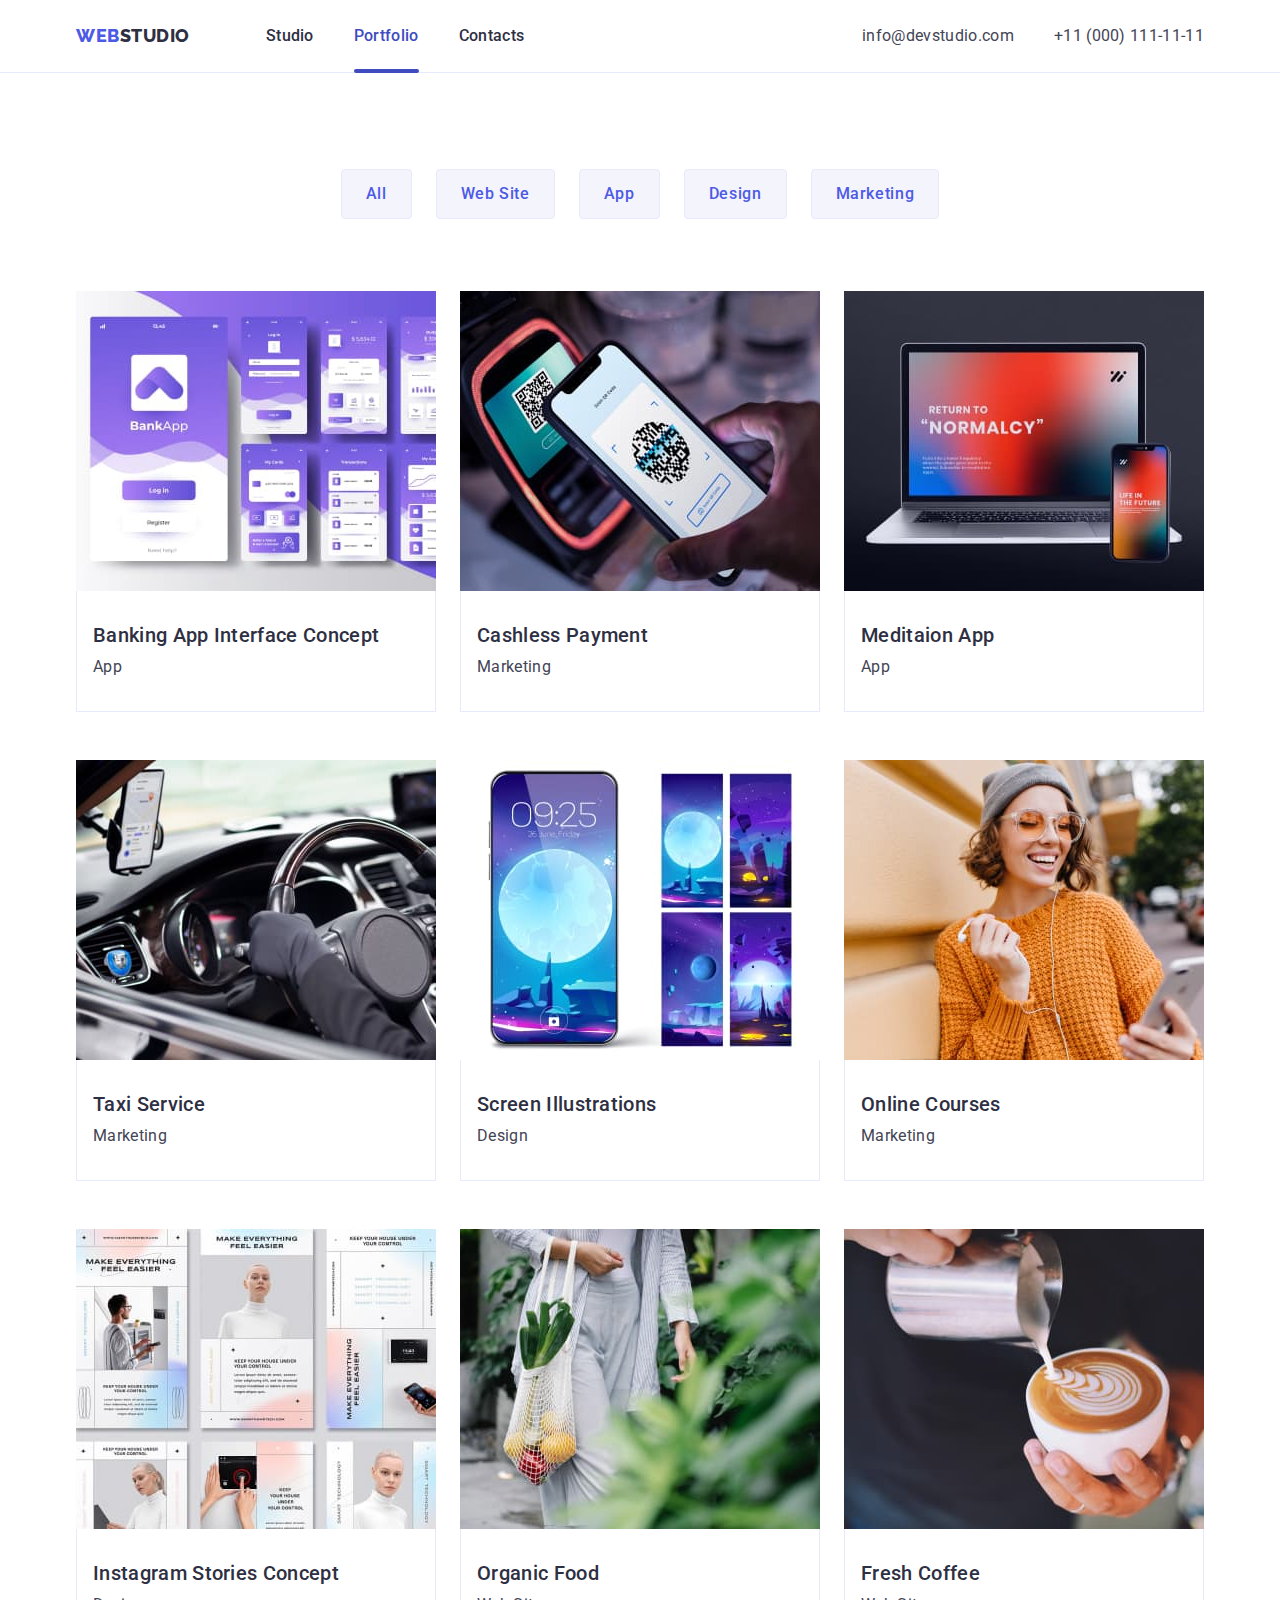
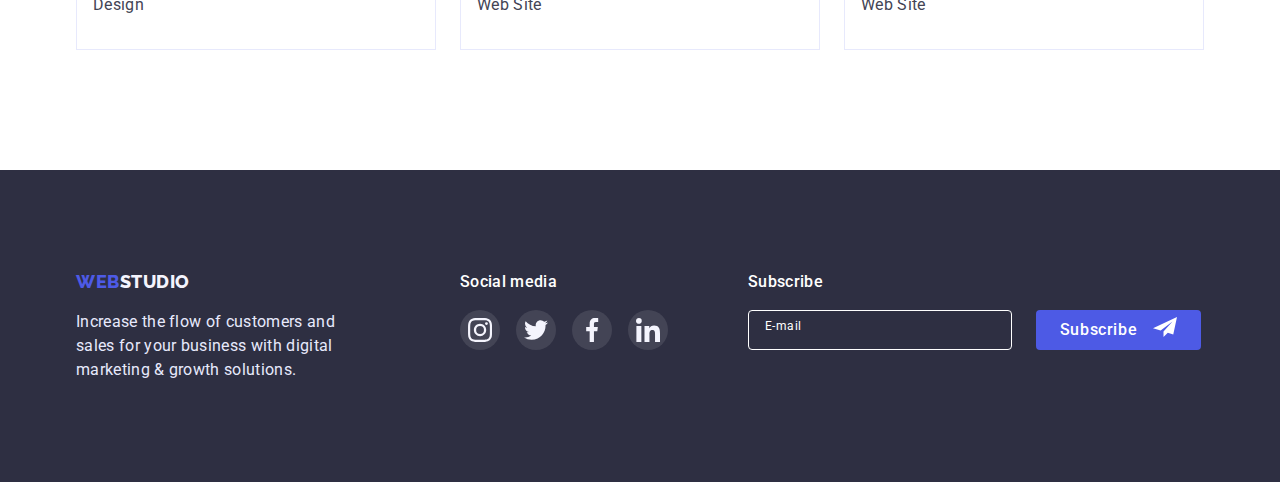
==== portfolio.html @ 6ab0c78b "update html files and css" ====
<!DOCTYPE html>
<html lang="en">

<head>
    <meta charset="UTF-8">
    <meta http-equiv="X-UA-Compatible" content="IE=edge">
    <meta name="viewport" content="width=device-width, initial-scale=1.0">
    <title>Document</title>
    <link
        href="https://fonts.googleapis.com/css2?family=Raleway:wght@400;800&family=Roboto:wght@400;500;700;900&display=swap"
        rel="stylesheet">
    <link rel="stylesheet"
        href="https://cdnjs.cloudflare.com/ajax/libs/modern-normalize/1.1.0/modern-normalize.min.css">
    <link rel="stylesheet" href="./css/styles.css">
</head>

<body class="page">

    <!-- Header -->
    <header class="page-header">
        <div class="container main-nav">
            <nav class="main-nav">
                <a href="./index.html" class="logo"><span class="web-color-one">Web</span><span
                        class="web-color-two">Studio</span></a>

                <ul class="site-nav list">
                    <li class="item"><a href="./studio.html" class="link">Studio</a></li>
                    <li class="item"><a href="./portfolio.html" class="link current">Portfolio</a></li>
                    <li class="item"><a href="./contacts.html" class="link">Contacts</a></li>
                </ul>
            </nav>

            <address class="site-address">
                <ul class="site-address list">
                    <li class="item">
                        <a href="mailto:info@devstudio.com" class="link">info@devstudio.com</a>
                    </li>
                    <li class="item">
                        <a href="tel:+110001111111" class="link">+11 (000) 111-11-11</a>
                    </li>
                </ul>
            </address>
        </div>
    </header>

    <main>
        <!-- Row -->
        <section class="section-portfolio">
            <div class="container">

                <h1 class="visually-hidden">page content portfolio</h1>
                <ul class="btn-list list">
                    <li class="element"><button type="button" class="button portfolio">All</button></li>
                    <li class="element"><button type="button" class="button portfolio">Web Site</button></li>
                    <li class="element"><button type="button" class="button portfolio">App</button></li>
                    <li class="element"><button type="button" class="button portfolio">Design</button></li>
                    <li class="element"><button type="button" class="button portfolio">Marketing</button></li>
                </ul>

                <h2 class="visually-hidden">row</h2>
                <ul class="row-list list">
                    <li class="item">
                        <a class="portfolio-soc-link link" href="">
                            <div class="portfolio-cover-wrap">
                                <img class="img" src="./images/img-1.jpg" alt="interface" width="360" height="300">
                                <div class="portfolio-cover-inner">
                                    <p class="portfolio-cover-text">14 Stylish and User-Friendly App Design Concepts ·
                                        Task
                                        Manager
                                        App · Calorie Tracker App · Exotic Fruit Ecommerce App ·
                                        Cloud Storage App</p>
                                </div>

                            </div>
                            <div class="frame">
                                <h3 class="title">Banking App Interface Concept</h3>
                                <p class="text">App</p>
                            </div>
                        </a>
                    </li>
                    <li class="item">
                        <a class="portfolio-soc-link link" href="">
                            <div class="portfolio-cover-wrap">
                                <img class="img" src="./images/img-2.jpg" alt="cashless payment" width="360"
                                    height="300">
                                <div class="portfolio-cover-inner">
                                    <p class="portfolio-cover-text">14 Stylish and User-Friendly App Design Concepts ·
                                        Task
                                        Manager
                                        App · Calorie Tracker App · Exotic Fruit Ecommerce App ·
                                        Cloud Storage App</p>
                                </div>
                            </div>
                            <div class="frame">
                                <h3 class="title">Cashless Payment</h3>
                                <p class="text">Marketing</p>
                            </div>
                        </a>
                    </li>
                    <li class="item">
                        <a class="portfolio-soc-link link" href="">
                            <div class="portfolio-cover-wrap">
                                <img class="img" src="./images/img-3.jpg" alt="meditaion app" width="360" height="300">
                                <div class="portfolio-cover-inner">
                                    <p class="portfolio-cover-text">14 Stylish and User-Friendly App Design Concepts ·
                                        Task
                                        Manager
                                        App · Calorie Tracker App · Exotic Fruit Ecommerce App ·
                                        Cloud Storage App</p>
                                </div>
                            </div>
                            <div class="frame">
                                <h3 class="title">Meditaion App</h3>
                                <p class="text">App</p>
                            </div>
                        </a>
                    </li>
                    <li class="item">
                        <a class="portfolio-soc-link link" href="">
                            <div class="portfolio-cover-wrap">
                                <img class="img" src="./images/img-4.jpg" alt="taxi service" width="360" height="300">
                                <div class="portfolio-cover-inner">
                                    <p class="portfolio-cover-text">14 Stylish and User-Friendly App Design Concepts ·
                                        Task
                                        Manager
                                        App · Calorie Tracker App · Exotic Fruit Ecommerce App ·
                                        Cloud Storage App</p>
                                </div>
                            </div>
                            <div class="frame">
                                <h3 class="title">Taxi Service</h3>
                                <p class="text">Marketing</p>
                            </div>
                        </a>
                    </li>
                    <li class="item">
                        <a class="portfolio-soc-link link" href="">
                            <div class="portfolio-cover-wrap">
                                <img class="img" src="./images/img-5.jpg" alt="screen illustrations" width="360"
                                    height="300">
                                <div class="portfolio-cover-inner">
                                    <p class="portfolio-cover-text">14 Stylish and User-Friendly App Design Concepts ·
                                        Task
                                        Manager
                                        App · Calorie Tracker App · Exotic Fruit Ecommerce App ·
                                        Cloud Storage App</p>
                                </div>
                            </div>
                            <div class="frame">
                                <h3 class="title">Screen Illustrations</h3>
                                <p class="text">Design</p>
                            </div>
                        </a>
                    </li>
                    <li class="item">
                        <a class="portfolio-soc-link link" href="">
                            <div class="portfolio-cover-wrap">
                                <img class="img" src="./images/img-6.jpg" alt="online courses" width="360" height="300">
                                <div class="portfolio-cover-inner">
                                    <p class="portfolio-cover-text">14 Stylish and User-Friendly App Design Concepts ·
                                        Task
                                        Manager
                                        App · Calorie Tracker App · Exotic Fruit Ecommerce App ·
                                        Cloud Storage App</p>
                                </div>
                            </div>
                            <div class="frame">
                                <h3 class="title">Online Courses</h3>
                                <p class="text">Marketing</p>
                            </div>
                        </a>
                    </li>
                    <li class="item">
                        <a class="portfolio-soc-link link" href="">
                            <div class="portfolio-cover-wrap">
                                <img class="img" src="./images/img-7.jpg" alt="instagram stories concept" width="360"
                                    height="300">
                                <div class="portfolio-cover-inner">
                                    <p class="portfolio-cover-text">14 Stylish and User-Friendly App Design Concepts ·
                                        Task
                                        Manager
                                        App · Calorie Tracker App · Exotic Fruit Ecommerce App ·
                                        Cloud Storage App</p>
                                </div>
                            </div>
                            <div class="frame">
                                <h3 class="title">Instagram Stories Concept</h3>
                                <p class="text">Design</p>
                            </div>
                        </a>
                    </li>
                    <li class="item">
                        <a class="portfolio-soc-link link" href="">
                            <div class="portfolio-cover-wrap">
                                <img class="img" src="./images/img-8.jpg" alt="organic food" width="360" height="300">
                                <div class="portfolio-cover-inner">
                                    <p class="portfolio-cover-text">14 Stylish and User-Friendly App Design Concepts ·
                                        Task
                                        Manager
                                        App · Calorie Tracker App · Exotic Fruit Ecommerce App ·
                                        Cloud Storage App</p>
                                </div>
                            </div>
                            <div class="frame">
                                <h3 class="title">Organic Food</h3>
                                <p class="text">Web Site</p>
                            </div>
                        </a>
                    </li>
                    <li class="item">
                        <a class="portfolio-soc-link link" href="">
                            <div class="portfolio-cover-wrap">
                                <img class="img" src="./images/img-9.jpg" alt="fresh coffee" width="360" height="300">
                                <div class="portfolio-cover-inner">
                                    <p class="portfolio-cover-text">14 Stylish and User-Friendly App Design Concepts ·
                                        Task
                                        Manager
                                        App · Calorie Tracker App · Exotic Fruit Ecommerce App ·
                                        Cloud Storage App</p>
                                </div>
                            </div>
                            <div class="frame">
                                <h3 class="title">Fresh Coffee</h3>
                                <p class="text">Web Site</p>
                            </div>
                        </a>
                    </li>
                </ul>
            </div>
        </section>
    </main>

    <!-- Footer -->
    <footer class="footer">
        <div class="container">
            <div class="footer-inner">
                <a href="./index.html" class="logo"><span class="web-color-one">Web</span><span
                        class="footer-text">Studio</span></a>
                <p class="footer-info-paragraph">Increase the flow of customers and sales for your business with
                    digital
                    marketing &
                    growth
                    solutions.</p>
            </div>
            <div class="footer-socials">
                <p class="footer-soc-title title">Social media</p>
                <ul class="footer-soc-list list">
                    <li class="footer-soc-item">
                        <a href="" class="footer-soc-link link">
                            <svg class="footer-soc-icon" width="24" height="24">
                                <use href="./images/icons.svg#icon-instagram"></use>
                            </svg>
                        </a>
                    </li>
                    <li class="footer-soc-item">
                        <a href="" class="footer-soc-link link">
                            <svg class="footer-soc-icon" width="24" height="24">
                                <use href="./images/icons.svg#icon-twitter"></use>
                            </svg>
                        </a>
                    </li>
                    <li class="footer-soc-item">
                        <a href="" class="footer-soc-link link">
                            <svg class="footer-soc-icon" width="24" height="24">
                                <use href="./images/icons.svg#icon-facebook"></use>
                            </svg>
                        </a>
                    </li>
                    <li class="footer-soc-item">
                        <a href="" class="footer-soc-link link">
                            <svg class="footer-soc-icon" width="24" height="24">
                                <use href="./images/icons.svg#icon-linkedin"></use>
                            </svg>
                        </a>
                    </li>
                </ul>
            </div>
            <div class="footer-input">
                <div class="footer-mail-input">
                    <p class="footer-input-title title">Subscribe</p>
                    <form class="online-form">
                        <div class="online-field" role="group" aria-label="E-mail">
                            <input class="online-input" id="online-name" name="online-name" type="text"
                                placeholder="E-mail">
                        </div>
                        <button type="submit" class="btn-text online-btn">Subscribe <a href=""
                                class="subscribe-link link">
                                <svg class="subscribe-icon" width="24" height="24">
                                    <use href="./images/icons.svg#icon-Frame-3"></use>
                                </svg>
                            </a>
                        </button>
                    </form>
                </div>
            </div>
        </div>
    </footer>
</body>

</html>
---- css/styles.css ----
/* цвет основного текста #2E2F42 */
/* вторичный цвет текста #434455 */
/* белый #FFFFFF */
/* акцент #4D5AE5 */
/* цвет текста лого #F4F4FD */
/* текст в футере #E7E9FC */

:root {
   --title-text-color: #2E2F42;
   --primary-text-color: #434455;
   --primary-white-color: #FFFFFF;
   --accent-color: #4D5AE5;
   --primary-cloud-color: #F4F4FD;
   --primary-logo-color: #E7E9FC;
   --accent-port-color: #404BBF;
   --primary-bg-color: #FFFFFF;
   --primary-bg-color: #FFFFFF;
   --l-gra: linear-gradient(rgba(46, 47, 66, 0.7), rgba(46, 47, 66, 0.7));
   --footer-icon-hover-color: #31D0AA;
}

.visually-hidden {
    position: absolute;
    white-space: nowrap;
    width: 1px;
    height: 1px;
    overflow: hidden;
    border: 0;
    padding: 0;
    clip: rect(0 0 0 0);
    clip-path: inset(50%);
    margin: -1px;
}

/* styles for html */
.page {
    background-color: var(--primary-bg-color);
    color: var(--title-text-color);
    font-family: Roboto, sans-serif;
    letter-spacing: 0.02em
}
.list {
    padding: 0;
    margin: 0;
    list-style: none;
}

.box {
    
}

.container {
    padding: 0 15px;
    margin-left: auto;
    margin-right: auto;
    width: 1158px;
}

/* outline: 2px solid tomato; */

/* header */

/* logotype */

.logo {
    color: var(--title-text-color);
    font-family: Raleway, sans-serif;
    letter-spacing: 0.03em;
    font-weight: 800;
    font-size: 18px;
    line-height: 1.33;
    text-transform: uppercase;
    text-decoration: none;
}

.logo .logo:hover,
.logo .logo:focus {
    color: var(--accent-color);
}

.web-color-one {
    color: var(--accent-color);
    line-height: 1.17;
}
.web-color-two {
    color: var(--title-text-color);
}
.web-color-three {
    color: var(--primary-cloud-color);
}

/* Page header */

.page-header {
    background-color: #FFFFFF;
    border-bottom: 1px solid #E7E9FC;
}

/* Main nav */

.main-nav {
    display: flex;
    align-items: center;
}


/* Site nav */

.site-nav {
    display: flex;
    margin-left: 76px;
}

/*.site-nav .item {
    outline: 1px solid red;
} */

.site-nav .item + .item {
    margin-left: 40px;
}

.site-nav .link {
    display: block; 
    padding: 24px 0;
    color: var(--title-text-color);
    font-weight: 500;
    font-size: 16px;
    line-height: 1.5;
    text-decoration: none;
    position: relative;
    transition: color 250ms cubic-bezier(0.4, 0, 0.2, 1);
}

.site-nav .link:hover, 
.site-nav .link:focus {
    color: var(--accent-color);
}

.site-nav .link.current {
    color: var(--accent-port-color);
}

.link.current::after {
    content: "";
    display: block;
    width: 100%;
    height: 4px;
    background-color: var(--accent-port-color);
    border-radius: 2px;
    position: absolute;
    bottom: -1px;
    left: 0;
}


/* Address */

.site-address {
    display: flex;
    margin-left: auto;
}


.site-address .item + .item {
    margin-left: 40px;
}

.site-address .link {
    display: inline-block;
    color: var(--primary-text-color);
    font-style: normal;
    font-weight: 400;
    font-size: 16px;
    line-height: 1.5;
    text-decoration: none;
    transition: color 250ms cubic-bezier(0.4, 0, 0.2, 1);
}

.site-address .link:hover,
.site-address .link:focus {
    color: var(--accent-color);
}

.site-address .link.current {
    color: var(--accent-color);
}


/* Hero */

.hero {
    max-width: 1440px;
    margin: 0 auto;
    background-color: #2E2F42;
    background-image: var(--l-gra), url(../images/people-office.jpg);
    background-repeat: no-repeat;
    background-position: center;
    background-size: cover;
    text-align: center;
    padding: 188px 0;
}

/* outline: 2px solid tomato; */

.hero-title {
    width: 484px;
    margin-left: auto;
    margin-right: auto;
    margin-top: 0;
    margin-bottom: 48px;
    color: var(--primary-white-color);
    font-weight: 700;
    font-size: 56px;
    line-height: 1.07;
    text-align: center;
}

/* Section */

.section {
    padding-top: 120px;
    padding-bottom: 120px;
}

.section-portfolio {
    padding-top: 96px;
    padding-bottom: 120px;
}

.section.no-padding {
    padding-top: 0;
    padding-bottom: 0;
}

.section-title {
    margin-top: 0;
    margin-bottom: 72px;
    color: var(--title-text-color);
    font-weight: 700;
    font-size: 36px;
    line-height: 1.11;
    text-align: center;
    text-transform: capitalize;
}

/* Obligations */

.obligations .flex {
    display: flex;
    flex-wrap: wrap;
}

.obligations-list {
    display: flex;
}

.obligations-list .item {
    width: calc((100% - 72px) / 4);
    margin-right: 24px;
}

.obligations-list .item:nth-child(4n) {
    margin-right: 0;
}

.obligations-icons {
    width: 264px;
    height: 112px;
    display: flex;
    justify-content: center;
    align-items: center;
    background-color: var(--primary-cloud-color);
    margin-bottom: 8px;
}

.obligations-icons-icon {
    fill: var(--title-text-color);
}

.obligations-list .title {
    margin-top: 0;
    margin-bottom: 8px;
    color: var(--title-text-color);
    font-weight: 500;
    font-size: 20px;
    line-height: 1.2;
}

.obligations-list .text {
    margin-top: 0;
    margin-bottom: 0;
    font-weight: 400;
    font-size: 16px;
    line-height: 1.5;
}

/* What are we doing */

.work .flex {
    display: flex;
    flex-wrap: wrap;
}

.work-list {
    display: flex;
}

.work-list .title {
    margin-top: 0;
    margin-bottom: 0;
    color: var(--title-text-color);
    font-weight: 700;
    font-size: 36px;
    line-height: 1.11;
    letter-spacing: 0.02em;
    text-transform: capitalize;
}

.work-list > .item {
    display: block;
    height: auto;
    width: calc((100% - 48px) / 3);
    margin-right: 24px;
    margin-bottom: 120px;
    padding-bottom: 0;
}

.work-list .item:nth-child(3n) {
    margin-right: 0;
}

.work-list .item .img {
    display: block;
    max-width: 100%;
    height: auto;
}
    


/* Our Team */
.team {
    background-color: var(--primary-cloud-color);
}


.team .flex {
    display: flex;
    flex-wrap: wrap;
}

.team-list {
    display: flex;
    margin-top: 72px;
    margin-bottom: 0;
    margin-left: auto;
    margin-right: auto;
}

.team-list .title {
    color: var(--primary-text-color);
    font-weight: 700;
    font-size: 36px;
    line-height: 1.11;
}
.team-list .text {
    margin: 0;
    margin-bottom: 8px;
    font-weight: 500;
    font-size: 20px;
    line-height: 1.2;
    text-align: center;
}

.team-list .paragraph {
    margin: 0;
    font-size: 16px;
    line-height: 1.5;
    text-align: center;
    margin-bottom: 8px;
}

.team-list .item .pgh {
    margin: 0;
    padding-top: 32px;
    padding-bottom: 32px;
}

.team-list .item {
    margin-right: 24px;
    background-color: var(--primary-bg-color);
    width: calc((100% - 72px) / 4);
    box-shadow: 0px 1px 6px rgba(46, 47, 66, 0.08),
        0px 1px 1px rgba(46, 47, 66, 0.16),
        0px 2px 1px rgba(46, 47, 66, 0.08);
    border-radius: 0px 0px 4px 4px;
}


.team-list .item:nth-child(4n) {
    margin-right: 0;
}

.team-list .item .img {
    display: block;
    max-width: 100%;
    height: auto;
}

.team-soc-list {
    display: flex;
    justify-content: center;
    gap: 24px;
}

.team-soc-item {
    width: 40px;
    height: 40px;
}

.team-soc-link {
    width: 100%;
    height: 100%;
    border-radius: 50%;
    display: flex;
    justify-content: center;
    align-items: center;
    background-color: var(--accent-color);
    transition: background-color 250ms cubic-bezier(0.4, 0, 0.2, 1);
}

.team-soc-icon {
    fill: var(--primary-cloud-color);
}

.team-soc-link:is(:hover, :focus) {
    background-color: var(--accent-port-color);
}

/* Customers */

.customers {
    padding-top: 130px;
    padding-bottom: 120px;
}

/* outline: 1px solid red;0*/

.customers-list {
    display: flex;
    gap: 24px;
}

.customers-item {
    width: calc((100% - 168px) / 6);
    height: 88px;
    margin: 0px auto;
}

.customers-link {
    width: 100%;
    height: 100%;
    border: 1px solid #8E8F99;
    border-radius: 4px;
    display: flex;
    align-items: center;
    justify-content: center;
    transition: fill 250ms cubic-bezier(0.4, 0, 0.2, 1), border-color 250ms cubic-bezier(0.4, 0, 0.2, 1);
}

.customers-icon {
    fill: #8E8F99;
    transition: fill 250ms cubic-bezier(0.4, 0, 0.2, 1);
}

.customers-link:is(:hover, :focus) {
    border-color: var(--accent-port-color);
}

.customers-link:is(:hover, :focus) .customers-icon {
    fill: var(--accent-port-color);
}


/* Button */

.button {
    display: inline-block;
    border: 1px solid transparent;
    border-radius: 4px;
    padding: 16px 32px;
    min-width: 169px;
    color: var(--title-text-color);
    background-color: var(--primary-bg-color);
    font-family: inherit;
    font-weight: 500;
    font-size: 16px;
    line-height: 1.5;
    letter-spacing: 0.04em;
    text-align: center;
    cursor: pointer;
}

.button.primary {
    background-color: var(--accent-color);
    color: var(--primary-white-color);
    transition: background-color 250ms cubic-bezier(0.4, 0, 0.2, 1);
}

.button.secondary {
    color: var(--accent-color);
    background-color: var(--primary-white-color);
    transition: background-color 250ms cubic-bezier(0.4, 0, 0.2, 1);
}

.button.primary:hover,
.button.primary:focus {
    background: var(--accent-port-color);
    color: var(--primary-white-color);
}


/* Footer */

.footer {
    display: flex;
    background-color: #2E2F42;
}

.footer > .container {
    display: flex;
    
} 

.footer-inner {
    padding-top: 100px;
    padding-bottom: 100px;
    width: 264px;
    height: auto;
    margin-right: 120px;
}

/* outline: 2px solid tomato; */


.footer-logo .logo:hover,
.footer-logo .logo:focus {
    color: var(--accent-color);
}

.footer-text {
    color: var(--primary-cloud-color);
    font-family: Raleway, sans-serif;
    font-weight: 800;
    font-size: 18px;
    line-height: 1.17;
    letter-spacing: 0.03em;
    text-transform: uppercase;
    text-decoration: none;
}

.footer-info-paragraph {
    display: block;
    max-width: 100%;
    height: auto;
    margin-top: 16px;
    margin-bottom: auto;
    margin-right: 1020px;
    margin-left: auto;
    font-family: 'Roboto';
    font-style: normal;
    font-weight: 400;
    font-size: 16px;
    width: 264px;
    line-height: 1.5;
    color: var(--primary-logo-color);
}

.footer-socials {
    padding-top: 100px;
    padding-bottom: 130px;
    width: 208px;
    height: auto;
    margin-right: 80px;
}

 /* outline: 2px solid tomato; */

.footer-soc-title {
    margin-top: 0;
    margin-bottom: 16px;
    color: var(--primary-white-color);
    font-family: 'Roboto';
    font-style: normal;
    font-weight: 500;
    font-size: 16px;
    line-height: 1.5;
    letter-spacing: 0.02em;
}
    


.footer-soc-list {
    display: flex;
    justify-content: center;
    gap: 16px;
}

.footer-soc-item {
    width: 40px;
    height: 40px;
}

.footer-soc-link {
    width: 100%;
    height: 100%;
    border-radius: 50%;
    display: flex;
    justify-content: center;
    align-items: center;
    background-color: rgba(255, 255, 255, 0.1);
    transition: background-color 250ms cubic-bezier(0.4, 0, 0.2, 1);
}

/* background-color: var(--accent-color); */

.footer-soc-icon {
    fill: var(--primary-cloud-color);
}

.footer-soc-link:is(:hover, :focus) {
    background-color: var(--footer-icon-hover-color);
}

.footer-input {
    padding-top: 100px;
    padding-bottom: 130px;
    width: 453px;
    height: auto;
}


.footer-mail-input {

}

.footer-input-title {
    margin-top: 0;
    margin-bottom: 16px;
    color: var(--primary-white-color);
    font-family: 'Roboto';
    font-style: normal;
    font-weight: 500;
    font-size: 16px;
    line-height: 1.5;
    letter-spacing: 0.02em;
}

.online-form {
    display: flex;
    flex-wrap: wrap;
    justify-content: space-between;

}

.online-field {
    position: relative;
    
}

.online-input::placeholder {
    position: absolute;
    top: 8px;
    bottom: 8px;
    left: 16px;
    font-weight: 400;
    font-size: 12px;
    line-height: 1.5;
    align-items: center;
    letter-spacing: 0.04em;
    color: #FFFFFF;
}

.online-input {
    width: 264px;
    height: 40px;
    border: none;
    border: 1px solid #FFFFFF;
    border-radius: 4px;
    background-color: transparent;
    outline: transparent;
    color: var(--primary-white-color);
    transition: border 250ms cubic-bezier(0.4, 0, 0.2, 1);
}

.online-input:focus {
    border: 1px solid #4D5AE5;
}

/* .online-label {
    position: absolute;
    top: 8px;
    bottom: 8px;
    left: 16px;
    font-weight: 400;
    font-size: 12px;
    line-height: 1.5;
    align-items: center;
    letter-spacing: 0.04em;
    color: #FFFFFF;
    transition: transform 250ms cubic-bezier(0.4, 0, 0.2, 1), color 250ms cubic-bezier(0.4, 0, 0.2, 1);
} */

/* .online-input:focus + .online-label {
    transform: translateY(-100%);
    color: var(--accent-color);
} */

/* .online-input:not(:placeholder-shown) {
    transform: translateY(-100%);
    color: var(--accent-color);
} */



.btn-text {
    display: flex;
    background: var(--accent-color);
    width: 165px;
    height: 40px;
    padding: 8px 24px;
    flex-direction: row;
    justify-content: center;
    align-items: center;
    gap: 16px;
    border-radius: 4px;
    border: none;

}

.online-btn {
    font-family: 'Roboto';
    font-style: normal;
    font-weight: 500;
    font-size: 16px;
    line-height: 1.5;
    display: flex;
    align-items: center;
    text-align: center;
    letter-spacing: 0.04em;
    color: var(--primary-white-color);      
}

.subscribe-link {

}

.subscribe-icon {
    fill: var(--primary-white-color);
    margin-left: ;

}



/* Modal */

.backdrop {
    position: fixed;
    top: 0;
    width: 100%;
    height: 100%;
    background-color: rgba(46, 47, 66, 0.4);
    transition: opacity 250ms cubic-bezier(0.4, 0, 0.2, 1), visibility 250ms cubic-bezier(0.4, 0, 0.2, 1);
}

.modal {
    position: absolute;
    top: 50%;
    left: 50%;
    transform: translate(-50%, -50%) scale(1);
    width: 408px;
    min-height: 584px;
    background-color: var(--primary-bg-color);
    border-radius: 4px;
    padding: 24px;
    transition: transform 250ms cubic-bezier(0.4, 0, 0.2, 1);
}

.backdrop.is-hidden .modal {
    transform: translate(-50%, -50%) scale(0);

}

.modal-close {
    width: 24px;
    height: 24px;
    border: 1px solid #2E2F42;
    background-color: var(--primary-logo-color);
    border-radius: 50%;
    border: 1px solid rgba(0, 0, 0, 0.1);
    display: flex;
    align-items: center;
    justify-content: center;
    margin-left: auto;
    padding: 0;
    margin-bottom: 24px;
    cursor: pointer;
    transition: background-color 250ms cubic-bezier(0.4, 0, 0.2, 1), border 250ms cubic-bezier(0.4, 0, 0.2, 1);
}

.modal-icon {
    fill: var(--title-text-color);
    transition: fill 250ms cubic-bezier(0.4, 0, 0.2, 1);
}

.modal-close:is(:hover, :focus) {
    background: var(--accent-port-color);
}

.modal-close:is(:hover, :focus) .modal-icon {
    fill: var(--primary-white-color);
}

.is-hidden {
    opacity: 0;
    visibility: hidden;
    pointer-events: none;
}

.modal-title {
    font-size: 16px;
    font-weight: 500;
    color: var(--title-text-color);
    text-align: center;
}

.input-wrap {
    position: relative;
    margin-bottom: 8px;

}

.modal-input {
    width: 100%;
    height: 40px;
    border: 1px solid rgba(33, 33, 33, 0.2);
    border-radius: 4px;
    background-color: transparent;
    outline: transparent;
    font-size: 12px;
    color: #8E8F99;
    font-weight: 400;
    line-height: 1.4;
    padding-left: 38px;
    transition: border 250ms cubic-bezier(0.4, 0, 0.2, 1);
}

.modal-input:focus {
    border: 1px solid #4D5AE5;
}

.modal-input:focus + .modal-soc-icon {
    fill: var(--accent-color);
}

.modal-soc-icon {
    position: absolute;
    left: 14px;
    top: 50%;
    transform: translateY(-50%);
    transition: fill 250ms cubic-bezier(0.4, 0, 0.2, 1);
}

.modal-message {
    width: 100%;
    height: 120px;
    border: 1px solid rgba(33, 33, 33, 0.2);
    border-radius: 4px;
    background-color: transparent;
    outline: transparent;
    font-size: 12px;
    color: rgba(46, 47, 66, 0.4);
    font-weight: 400;
    line-height: 1.4;
    padding: 8px 16px;
    resize: none;
    transition: border 250ms cubic-bezier(0.4, 0, 0.2, 1);

}

.modal-message:focus {
    border: 1px solid #4D5AE5;
}

.modal-check {
    margin-top: 16px;
    margin-bottom: 24px;
}
    

.input-text {
    font-size: 12px;
    color: #8E8F99;
    margin-bottom: 4px;
    display: inline-block;
}

.modal-input::placeholder {
    color: #2E2F42;
}

.check-text {
    font-size: 12px;
    color: #8E8F99;
    display: flex;
    align-items: flex-end;
}

.check-text span {
    width: 16px;
    height: 16px;
    border: 1px solid #2E2F42;
    border-radius: 2px;
    margin-right: 8px;
    display: flex;
    align-items: center;
    justify-content: center;
    fill: transparent;
}

.input-check:checked + .check-text span {
    background-color: var(--accent-port-color);
    border: none;
    fill: var(--primary-cloud-color);
}

/* .check-text::before {
    content: "";
    width: 16px;
    height: 16px;
    border: 1px solid #2E2F42;
    border-radius: 2px;
    margin-right: 8px;
}

.input-check:checked + .check-text::before {
    background-color: var(--accent-port-color);
    border: none;
    background-image: url(../images/check.svg);
    background-repeat: no-repeat;
    background-position: center;
}

.input-check:focus + .check-text::before {
    border-color: var(--accent-port-color);
} */

.policy-link {
    display: inline-block;
    margin-left: 4px;
    font-weight: 400;
    font-size: 12px;
    line-height: 1.33;
    letter-spacing: 0.04em;
    text-decoration-line: underline;
    color: var(--accent-color);
    
        
}

.btn {
    display: block;
    margin-left: auto;
    margin-right: auto;
}

.modal-btn {
    background: var(--accent-color);
    border: 1px solid transparent;
    border-radius: 4px;
    min-width: 169px;
    padding: 16px 32px;
    color: var(--primary-white-color);
    font-family: inherit;
    font-weight: 500;
    font-size: 16px;
    line-height: 1.5;
    letter-spacing: 0.04em;
    text-align: center;
    cursor: pointer;
}


/* styles for portfolio */ 

.btn-list {
    justify-content: center;
    display: flex;
    margin-bottom: 72px;
}


.btn-list .flex {
    display: flex;
}

.button.portfolio {
    border: 1px solid transparent;
    border-radius: 4px;
    border-color: #E7E9FC;
    padding: 12px 24px;
    min-width: 69px;
    color: var(--accent-color);
    background-color: var(--primary-cloud-color);
    font-family: inherit;
    font-weight: 500;
    font-size: 16px;
    line-height: 1.5;
    letter-spacing: 0.04em;
    cursor: pointer;
    transition: color 250ms cubic-bezier(0.4, 0, 0.2, 1), background-color 250ms cubic-bezier(0.4, 0, 0.2, 1), border-color 250ms cubic-bezier(0.4, 0, 0.2, 1), box-shadow 250ms cubic-bezier(0.4, 0, 0.2, 1);
}


.btn-list .element + .element {
    margin-left: 24px;
}

.button.portfolio:hover,
.button.portfolio:focus {
    color: var(--primary-white-color);
    background-color: var(--accent-port-color);
    border-color: var(--accent-port-color);
    box-shadow: 0px 3px 1px rgba(0, 0, 0, 0.1), 0px 2px 1px rgba(0, 0, 0, 0.08), 0px 2px 2px rgba(0, 0, 0, 0.12);
    border-radius: 4px;
}


/* Row */

.row-list {
    display: flex;
    flex-wrap: wrap;
    gap: 48px 24px;
}


.row-list .flex {
    display: flex;
    flex-wrap: wrap;
}

.row-list .frame {
    display: block;
    max-width: 100%;
    height: auto;
    padding: 32px 16px;
    border: 1px solid #E7E9FC;
    border-top: none;
}


.row-list .title {
    font-family: 'Roboto';
    font-style: normal;
    margin: 0;
    margin-bottom: 8px;
    color: var(--title-text-color);
    font-weight: 500;
    font-size: 20px;
    line-height: 1.2;
}

.row-list .text {
    font-family: 'Roboto';
    font-style: normal;
    margin: 0;
    color: var(--primary-text-color);
    font-weight: 400;
    font-size: 16px;
    line-height: 1.5;
}


.row-list .item {
    width: 360px;
}

/* outline: 2px solid tomato; */

.row-list .item:nth-child(3n) {
    margin-right: 0;
}

.row-list .item:nth-last-child(-n + 3) {
    
}


.row-list .item .img {
    display: block;
    max-width: 100%;
}

.portfolio-soc-link {
    display: block;
    text-decoration: none;
    transition: box-shadow 250ms cubic-bezier(0.4, 0, 0.2, 1);
}

.portfolio-soc-link:is(:hover, :focus) {
    box-shadow: 0px 1px 6px rgba(46, 47, 66, 0.08),
        0px 1px 1px rgba(46, 47, 66, 0.16),
        0px 2px 1px rgba(46, 47, 66, 0.08);
}

.portfolio-soc-link:is(:hover, :focus) .portfolio-cover-inner {
    transform: translateY(0);
}

.portfolio-cover-wrap {
    position: relative;
    overflow: hidden;
}

.portfolio-cover-inner {
    position: absolute;
    top: 0;
    padding: 40px 32px 164px;
    background-color: var(--accent-color);
    height: 100%;
    transform: translateY(100%);
    transition: transform 250ms cubic-bezier(0.4, 0, 0.2, 1);
}
    
.portfolio-cover-text {
    font-family: 'Roboto';
    font-style: normal;
    font-size: 16px;
    line-height: 1.5;
    font-weight: 400;
    color: var(--primary-cloud-color);
  
}
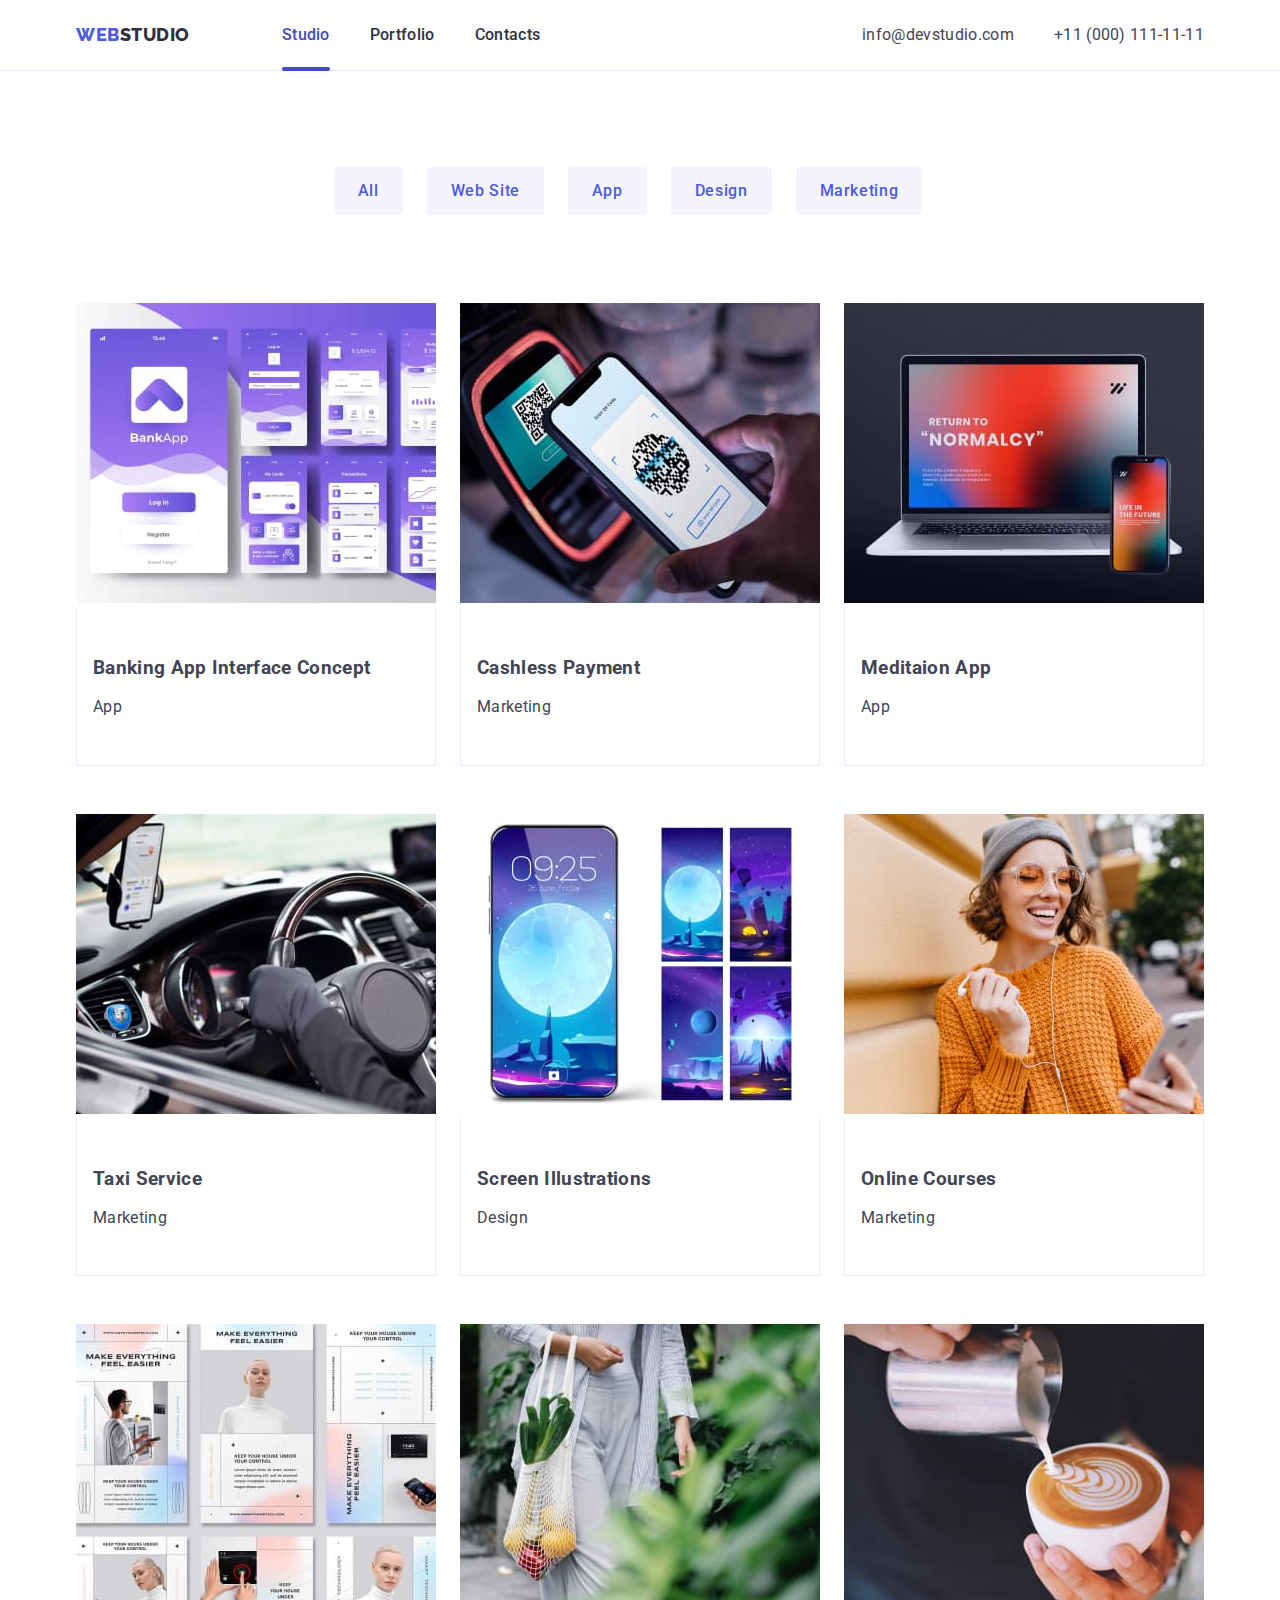
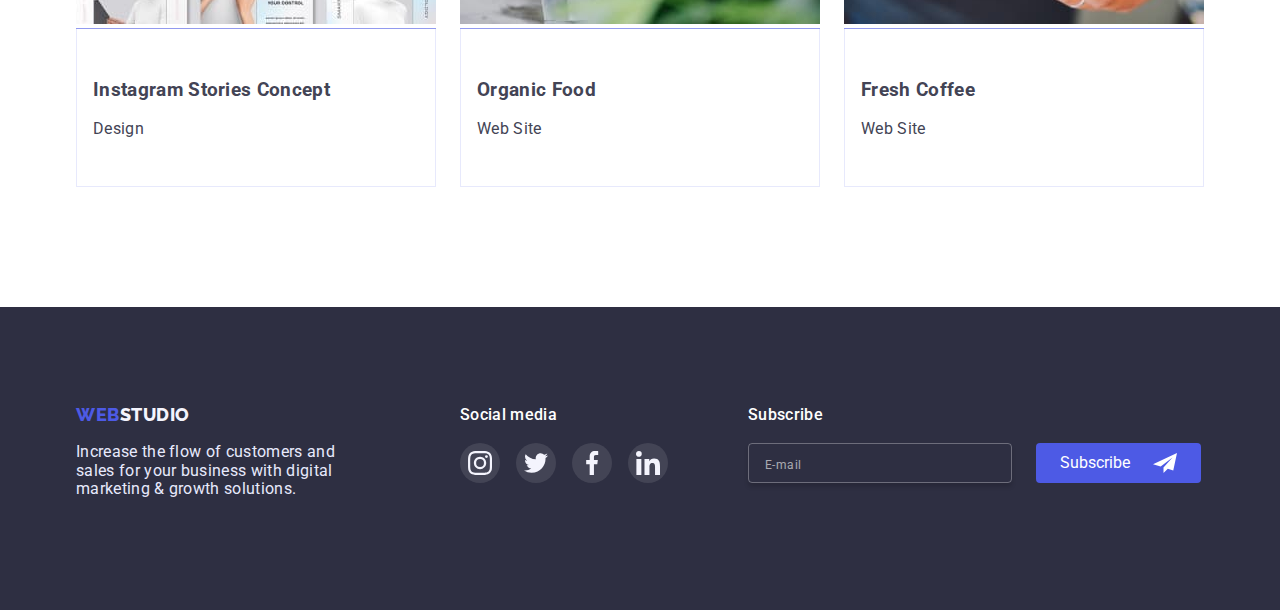
==== commit f71d27d5: "update html file and css" ====
--- a/portfolio.html
+++ b/portfolio.html
@@ -6,40 +6,56 @@
     <meta http-equiv="X-UA-Compatible" content="IE=edge">
     <meta name="viewport" content="width=device-width, initial-scale=1.0">
     <title>Document</title>
+    <link rel="preconnect" href="https://fonts.googleapis.com">
+    <link rel="preconnect" href="https://fonts.gstatic.com" crossorigin>
     <link
         href="https://fonts.googleapis.com/css2?family=Raleway:wght@400;800&family=Roboto:wght@400;500;700;900&display=swap"
         rel="stylesheet">
     <link rel="stylesheet"
         href="https://cdnjs.cloudflare.com/ajax/libs/modern-normalize/1.1.0/modern-normalize.min.css">
     <link rel="stylesheet" href="./css/styles.css">
+    <link rel="stylesheet" href="./css/mobile.css">
+    <link rel="stylesheet" href="./css/tablet.css">
+    <link rel="stylesheet" href="./css/desktop.css">
 </head>
 
 <body class="page">
 
     <!-- Header -->
+
     <header class="page-header">
         <div class="container main-nav">
-            <nav class="main-nav">
+            <div class="mobile-header">
                 <a href="./index.html" class="logo"><span class="web-color-one">Web</span><span
                         class="web-color-two">Studio</span></a>
-
-                <ul class="site-nav list">
-                    <li class="item"><a href="./studio.html" class="link">Studio</a></li>
-                    <li class="item"><a href="./portfolio.html" class="link current">Portfolio</a></li>
-                    <li class="item"><a href="./contacts.html" class="link">Contacts</a></li>
-                </ul>
-            </nav>
-
-            <address class="site-address">
-                <ul class="site-address list">
-                    <li class="item">
-                        <a href="mailto:info@devstudio.com" class="link">info@devstudio.com</a>
-                    </li>
-                    <li class="item">
-                        <a href="tel:+110001111111" class="link">+11 (000) 111-11-11</a>
-                    </li>
-                </ul>
-            </address>
+                <button type="button" class="header-btn-mobile js-open-menu">
+                    <svg class="header-icon" width="32" height="32" aria-label="Mobile menu switcher">
+                        <use class="icon-burger" href="./images/icons.svg#icon-icon-menu"></use>
+                    </svg>
+                </button>
+            </div>
+
+            <div class="unstable-menu">
+                <nav class="head-nav">
+                    <ul class="site-nav list">
+                        <li class="item"><a href="./studio.html" class="link current">Studio</a></li>
+                        <li class="item"><a href="./portfolio.html" class="link">Portfolio</a></li>
+                        <li class="item"><a href="./contacts.html" class="link">Contacts</a></li>
+                    </ul>
+                </nav>
+            </div>
+            <div class="contact-address">
+                <address class="site-address">
+                    <ul class="address-nav list">
+                        <li class="item">
+                            <a href="mailto:info@devstudio.com" class="ping">info@devstudio.com</a>
+                        </li>
+                        <li class="item telephone">
+                            <a href="tel:+110001111111" class="ping">+11 (000) 111-11-11</a>
+                        </li>
+                    </ul>
+                </address>
+            </div>
         </div>
     </header>
 
@@ -59,7 +75,7 @@
 
                 <h2 class="visually-hidden">row</h2>
                 <ul class="row-list list">
-                    <li class="item">
+                    <li class="element">
                         <a class="portfolio-soc-link link" href="">
                             <div class="portfolio-cover-wrap">
                                 <img class="img" src="./images/img-1.jpg" alt="interface" width="360" height="300">
@@ -78,7 +94,7 @@
                             </div>
                         </a>
                     </li>
-                    <li class="item">
+                    <li class="element">
                         <a class="portfolio-soc-link link" href="">
                             <div class="portfolio-cover-wrap">
                                 <img class="img" src="./images/img-2.jpg" alt="cashless payment" width="360"
@@ -97,7 +113,7 @@
                             </div>
                         </a>
                     </li>
-                    <li class="item">
+                    <li class="element">
                         <a class="portfolio-soc-link link" href="">
                             <div class="portfolio-cover-wrap">
                                 <img class="img" src="./images/img-3.jpg" alt="meditaion app" width="360" height="300">
@@ -115,7 +131,7 @@
                             </div>
                         </a>
                     </li>
-                    <li class="item">
+                    <li class="element">
                         <a class="portfolio-soc-link link" href="">
                             <div class="portfolio-cover-wrap">
                                 <img class="img" src="./images/img-4.jpg" alt="taxi service" width="360" height="300">
@@ -133,7 +149,7 @@
                             </div>
                         </a>
                     </li>
-                    <li class="item">
+                    <li class="element">
                         <a class="portfolio-soc-link link" href="">
                             <div class="portfolio-cover-wrap">
                                 <img class="img" src="./images/img-5.jpg" alt="screen illustrations" width="360"
@@ -152,7 +168,7 @@
                             </div>
                         </a>
                     </li>
-                    <li class="item">
+                    <li class="element">
                         <a class="portfolio-soc-link link" href="">
                             <div class="portfolio-cover-wrap">
                                 <img class="img" src="./images/img-6.jpg" alt="online courses" width="360" height="300">
@@ -170,7 +186,7 @@
                             </div>
                         </a>
                     </li>
-                    <li class="item">
+                    <li class="element">
                         <a class="portfolio-soc-link link" href="">
                             <div class="portfolio-cover-wrap">
                                 <img class="img" src="./images/img-7.jpg" alt="instagram stories concept" width="360"
@@ -189,7 +205,7 @@
                             </div>
                         </a>
                     </li>
-                    <li class="item">
+                    <li class="element">
                         <a class="portfolio-soc-link link" href="">
                             <div class="portfolio-cover-wrap">
                                 <img class="img" src="./images/img-8.jpg" alt="organic food" width="360" height="300">
@@ -207,7 +223,7 @@
                             </div>
                         </a>
                     </li>
-                    <li class="item">
+                    <li class="element">
                         <a class="portfolio-soc-link link" href="">
                             <div class="portfolio-cover-wrap">
                                 <img class="img" src="./images/img-9.jpg" alt="fresh coffee" width="360" height="300">
@@ -231,10 +247,11 @@
     </main>
 
     <!-- Footer -->
+
     <footer class="footer">
-        <div class="container">
+        <div class="container foot-info">
             <div class="footer-inner">
-                <a href="./index.html" class="logo"><span class="web-color-one">Web</span><span
+                <a href="./index.html" class="logo foot-part"><span class="web-color-one">Web</span><span
                         class="footer-text">Studio</span></a>
                 <p class="footer-info-paragraph">Increase the flow of customers and sales for your business with
                     digital
@@ -275,24 +292,23 @@
                     </li>
                 </ul>
             </div>
-            <div class="footer-input">
-                <div class="footer-mail-input">
-                    <p class="footer-input-title title">Subscribe</p>
-                    <form class="online-form">
-                        <div class="online-field" role="group" aria-label="E-mail">
-                            <input class="online-input" id="online-name" name="online-name" type="text"
-                                placeholder="E-mail">
-                        </div>
-                        <button type="submit" class="btn-text online-btn">Subscribe <a href=""
-                                class="subscribe-link link">
-                                <svg class="subscribe-icon" width="24" height="24">
-                                    <use href="./images/icons.svg#icon-Frame-3"></use>
-                                </svg>
-                            </a>
-                        </button>
-                    </form>
+
+            <form class="subscribe-form" autocomplete="off">
+                <p class="footer-soc-title title">Subscribe</p>
+                <div class="subscribe-field">
+                    <label class="subscribe-label">
+                        <input type="email" name="email" class="subscribe-input" placeholder="E-mail">
+                    </label>
+                    <button type="submit" class="btn-subscribe">
+                        Subscribe
+                        <svg class="subscribe-icon" width="24" height="24">
+                            <use href="./images/icons.svg#icon-Frame-3"></use>
+                        </svg>
+                    </button>
                 </div>
-            </div>
+            </form>
+
+
         </div>
     </footer>
 </body>
--- a/css/styles.css
+++ b/css/styles.css
@@ -37,8 +37,10 @@
     background-color: var(--primary-bg-color);
     color: var(--title-text-color);
     font-family: Roboto, sans-serif;
-    letter-spacing: 0.02em
-}
+    letter-spacing: 0.02em;
+    min-width: 320px;
+}
+
 .list {
     padding: 0;
     margin: 0;
@@ -50,15 +52,26 @@
 }
 
 .container {
-    padding: 0 15px;
+    width: 100%;
+    padding-left: 15px;
+    padding-right: 15px;
     margin-left: auto;
     margin-right: auto;
-    width: 1158px;
-}
-
-/* outline: 2px solid tomato; */
+}
+
 
 /* header */
+
+.page-header {
+    padding: 0;
+    background-color: #FFFFFF;
+    border-bottom: 1px solid #E7E9FC;
+}
+
+/* img {
+    display: block;
+} */
+
 
 /* logotype */
 
@@ -89,49 +102,203 @@
     color: var(--primary-cloud-color);
 }
 
-/* Page header */
-
-.page-header {
-    background-color: #FFFFFF;
-    border-bottom: 1px solid #E7E9FC;
-}
-
-/* Main nav */
+.header-btn-mobile {
+    display: inline-flex;
+    margin: 0;
+    padding: 0;
+    background-color: transparent;
+    border: none;
+}
+
+.header-btn-mobile .header-icon:focus,
+.header-btn-mobile .header-icon:hover {
+    fill: var(--accent-color);
+}
+
+.mobile-menu {
+    position: fixed;
+    transform: scaleY(0);
+    transition: transform 800ms cubic-bezier(0.4, 0, 0.2, 1);
+    z-index: 666;
+    pointer-events: none;
+    transform-origin: bottom;
+    display: flex;
+    flex-direction: column;
+    top: 0;
+    left: 0;
+    width: 100vw;
+    height: 100vh;
+    padding-top: 80px;
+    padding-left: 40px;
+    padding-bottom: 40px;
+    background-color: var(--primary-white-color);
+    box-shadow: 0px 2px 1px rgba(46, 47, 66, 0.08), 0px 1px 1px rgba(46, 47, 66, 0.16), 0px 1px 6px rgba(46, 47, 66, 0.08);
+
+}
+
+.mobile-menu.is-open {
+    transform: scaleY(1);
+    transform-origin: top;
+    transition: transform 800ms cubic-bezier(0.4, 0, 0.2, 1);
+    pointer-events: all;
+}
+
+.mobile-menu.is-open .link.mob-menu-open {
+    color: var(--accent-color);
+}
+
+.mobile-menu .mobile-social {
+    margin-top: auto;
+}
+
+.header-btn-mobile-close {
+    position: absolute;
+    top: 24px;
+    right: 24px;
+    display: inline-flex;
+    align-items: center;
+    justify-content: center;
+    width: 24px;
+    height: 24px;
+    border: 1px solid rgba(0, 0, 0, 0.1);
+    border-radius: 50%;
+    background-color: var(--primary-logo-color);
+}
+
+.header-btn-mobile-close:focus,
+.header-btn-mobile-close:hover {
+    background-color: var(--accent-color);
+    fill: var(--title-text-color);
+}
+
+.mob-nav .link {
+    transition: color 250ms cubic-bezier(0.4, 0, 0.2, 1);
+    display: block;
+    color: var(--title-text-color);
+    font-weight: 700;
+    font-size: 36px;
+    line-height: 1.11;
+    letter-spacing: 0.02em;
+    text-decoration-line: none;
+}
+
+.mob-nav .link:hover,
+.mob-nav .link:focus {
+    color: var(--accent-color);
+}
+
+.menu-address {
+    margin-top: auto;
+}
+
+.address-mob {
+    display: flex;
+    flex-direction: column-reverse;
+}
+
+.address-mob .ping-mob {
+    display: block;
+}
+
+.address-mob .ping-mob:hover,
+.address-mob .ping-mob:focus {
+    color: var(--accent-color);
+}
+
+.ping-mob {
+    transition: color 250ms cubic-bezier(0.4, 0, 0.2, 1);
+    color: var(--primary-text-color);
+    font-style: normal;
+    font-weight: 500;
+    font-size: 20px;
+    line-height: 1.2;
+    letter-spacing: 0.02em;
+    text-decoration-line: none;
+}
+
+.ping-mob.mobil {
+    font-weight: 700;
+    font-size: 36px;
+    line-height: 1.11;
+    letter-spacing: 0.02em;
+    color: var(--accent-color);
+}
+
+.mob-social-list {
+    display: flex;
+    margin: 0;
+    padding: 0;
+}
+
+.chapter-social {
+    list-style: none;
+    width: 40px;
+    height: 40px;
+}
+
+.chapter-social:not(:last-child) {
+    margin-right: 56px;
+}
+
+.chapter-social .mobile-link {
+    display: flex;
+    align-items: center;
+    justify-content: center;
+    width: 100%;
+    height: 100%;
+    border-radius: 50%;
+    border: none;
+    background-color: var(--accent-color);
+}
+
+.chapter-social .mobile-link:focus,
+.chapter-social .mobile-link:hover {
+    background-color: var(--accent-port-color);
+}
+
+.mob-social-icon {
+    fill: var(--primary-cloud-color);
+}
+
 
 .main-nav {
     display: flex;
     align-items: center;
-}
-
-
-/* Site nav */
+    height: 70px;
+       
+}
+
+.mobile-header {
+
+}
+
+.header-icon {
+    width: 32px;
+    height: 22px;
+    fill: var(--title-text-color);
+
+}
 
 .site-nav {
-    display: flex;
-    margin-left: 76px;
-}
-
-/*.site-nav .item {
-    outline: 1px solid red;
-} */
-
-.site-nav .item + .item {
-    margin-left: 40px;
+    margin-left: 16px;
+}
+
+.site-nav .item {
+    
 }
 
 .site-nav .link {
     display: block; 
-    padding: 24px 0;
+    padding: ;
     color: var(--title-text-color);
-    font-weight: 500;
-    font-size: 16px;
-    line-height: 1.5;
+    font-weight: 700;
+    font-size: 36px;
+    line-height: 1.11;
     text-decoration: none;
-    position: relative;
-    transition: color 250ms cubic-bezier(0.4, 0, 0.2, 1);
-}
-
-.site-nav .link:hover, 
+        
+}
+
+.site-nav .link:hover,
 .site-nav .link:focus {
     color: var(--accent-color);
 }
@@ -140,48 +307,32 @@
     color: var(--accent-port-color);
 }
 
-.link.current::after {
-    content: "";
-    display: block;
-    width: 100%;
-    height: 4px;
-    background-color: var(--accent-port-color);
-    border-radius: 2px;
-    position: absolute;
-    bottom: -1px;
-    left: 0;
-}
-
-
 /* Address */
 
 .site-address {
     display: flex;
     margin-left: auto;
-}
-
-
-.site-address .item + .item {
-    margin-left: 40px;
-}
-
-.site-address .link {
+    flex-wrap: wrap;
+}
+
+.site-nav .link {
     display: inline-block;
     color: var(--primary-text-color);
     font-style: normal;
-    font-weight: 400;
-    font-size: 16px;
-    line-height: 1.5;
+    font-weight: 700;
+    font-size: 36px;
+    line-height: 1.11;
     text-decoration: none;
     transition: color 250ms cubic-bezier(0.4, 0, 0.2, 1);
-}
-
-.site-address .link:hover,
-.site-address .link:focus {
-    color: var(--accent-color);
-}
-
-.site-address .link.current {
+    
+}
+
+.site-nav .link:hover,
+.site-nav .link:focus {
+    color: var(--accent-color);
+}
+
+.site-nav .link.current {
     color: var(--accent-color);
 }
 
@@ -189,29 +340,40 @@
 /* Hero */
 
 .hero {
-    max-width: 1440px;
+    /* max-width: 428px; */
     margin: 0 auto;
+    height: 432px;
     background-color: #2E2F42;
-    background-image: var(--l-gra), url(../images/people-office.jpg);
+    background-image: var(--l-gra), url(../images/hero-mob-bg.jpg);
     background-repeat: no-repeat;
     background-position: center;
     background-size: cover;
     text-align: center;
-    padding: 188px 0;
-}
-
-/* outline: 2px solid tomato; */
+    padding: 112px 0;
+}
+
+@media (min-device-pixel-ratio: 2), (min-resolution: 192dpi), (min-resolution: 2dppx) {
+    .hero {
+        background-image: var(--l-gra), url(../images/people-office-mob-2x.jpg);
+
+    }
+}
+
+.hero-container {
+    padding-left: 0;
+    padding-right: 0;
+}
 
 .hero-title {
-    width: 484px;
+    max-width: 320px;
     margin-left: auto;
     margin-right: auto;
     margin-top: 0;
-    margin-bottom: 48px;
+    margin-bottom: 72px;
     color: var(--primary-white-color);
     font-weight: 700;
-    font-size: 56px;
-    line-height: 1.07;
+    font-size: 36px;
+    line-height: 1.11;
     text-align: center;
 }
 
@@ -223,8 +385,9 @@
 }
 
 .section-portfolio {
-    padding-top: 96px;
-    padding-bottom: 120px;
+    padding: 48px 0 0; 
+    /* padding-top: 96px;
+    padding-bottom: 120px; */
 }
 
 .section.no-padding {
@@ -243,183 +406,64 @@
     text-transform: capitalize;
 }
 
+
+
 /* Obligations */
 
-.obligations .flex {
-    display: flex;
-    flex-wrap: wrap;
-}
-
-.obligations-list {
-    display: flex;
-}
-
-.obligations-list .item {
-    width: calc((100% - 72px) / 4);
-    margin-right: 24px;
-}
-
-.obligations-list .item:nth-child(4n) {
-    margin-right: 0;
-}
-
-.obligations-icons {
-    width: 264px;
-    height: 112px;
-    display: flex;
-    justify-content: center;
-    align-items: center;
-    background-color: var(--primary-cloud-color);
-    margin-bottom: 8px;
-}
-
-.obligations-icons-icon {
-    fill: var(--title-text-color);
-}
-
-.obligations-list .title {
-    margin-top: 0;
-    margin-bottom: 8px;
-    color: var(--title-text-color);
-    font-weight: 500;
-    font-size: 20px;
-    line-height: 1.2;
-}
-
-.obligations-list .text {
-    margin-top: 0;
-    margin-bottom: 0;
-    font-weight: 400;
-    font-size: 16px;
-    line-height: 1.5;
-}
+.obligation {
+    padding-top: 96px;
+    padding-bottom: 96px;
+    
+}
+
 
 /* What are we doing */
 
-.work .flex {
-    display: flex;
-    flex-wrap: wrap;
-}
-
-.work-list {
-    display: flex;
-}
-
-.work-list .title {
-    margin-top: 0;
-    margin-bottom: 0;
-    color: var(--title-text-color);
-    font-weight: 700;
-    font-size: 36px;
-    line-height: 1.11;
-    letter-spacing: 0.02em;
-    text-transform: capitalize;
-}
-
-.work-list > .item {
-    display: block;
-    height: auto;
-    width: calc((100% - 48px) / 3);
-    margin-right: 24px;
-    margin-bottom: 120px;
-    padding-bottom: 0;
-}
-
-.work-list .item:nth-child(3n) {
-    margin-right: 0;
-}
-
-.work-list .item .img {
-    display: block;
-    max-width: 100%;
-    height: auto;
-}
-    
-
+.work {
+    display: none;
+}
 
 /* Our Team */
+
 .team {
     background-color: var(--primary-cloud-color);
-}
-
-
-.team .flex {
-    display: flex;
-    flex-wrap: wrap;
-}
-
-.team-list {
-    display: flex;
-    margin-top: 72px;
-    margin-bottom: 0;
+    padding-top: 96px;
+    padding-bottom: 96px;
     margin-left: auto;
     margin-right: auto;
 }
 
-.team-list .title {
-    color: var(--primary-text-color);
-    font-weight: 700;
-    font-size: 36px;
-    line-height: 1.11;
-}
-.team-list .text {
-    margin: 0;
-    margin-bottom: 8px;
-    font-weight: 500;
-    font-size: 20px;
-    line-height: 1.2;
-    text-align: center;
-}
-
-.team-list .paragraph {
-    margin: 0;
-    font-size: 16px;
-    line-height: 1.5;
-    text-align: center;
-    margin-bottom: 8px;
-}
-
-.team-list .item .pgh {
-    margin: 0;
-    padding-top: 32px;
-    padding-bottom: 32px;
-}
 
 .team-list .item {
-    margin-right: 24px;
     background-color: var(--primary-bg-color);
-    width: calc((100% - 72px) / 4);
+    width: 264px;
     box-shadow: 0px 1px 6px rgba(46, 47, 66, 0.08),
         0px 1px 1px rgba(46, 47, 66, 0.16),
         0px 2px 1px rgba(46, 47, 66, 0.08);
     border-radius: 0px 0px 4px 4px;
 }
 
-
-.team-list .item:nth-child(4n) {
-    margin-right: 0;
-}
-
-.team-list .item .img {
-    display: block;
-    max-width: 100%;
-    height: auto;
+.team-list .item .pgh {
+    padding: 32px 16px;
+    text-align: center;
+}
+
+.team-list .paragraph {
+    margin-bottom: 8px;
 }
 
 .team-soc-list {
     display: flex;
-    justify-content: center;
-    gap: 24px;
-}
-
-.team-soc-item {
+    list-style: none;
+}
+
+.team-soc-item:not(:last-child) {
+    margin-right: 24px;
+}
+
+.team-soc-link {
     width: 40px;
     height: 40px;
-}
-
-.team-soc-link {
-    width: 100%;
-    height: 100%;
     border-radius: 50%;
     display: flex;
     justify-content: center;
@@ -428,43 +472,52 @@
     transition: background-color 250ms cubic-bezier(0.4, 0, 0.2, 1);
 }
 
-.team-soc-icon {
-    fill: var(--primary-cloud-color);
-}
-
 .team-soc-link:is(:hover, :focus) {
     background-color: var(--accent-port-color);
 }
 
+.team-soc-icon {
+    width: 16px;
+    height: 16px;
+    fill: var(--primary-cloud-color);
+}
+
+
 /* Customers */
 
 .customers {
-    padding-top: 130px;
-    padding-bottom: 120px;
-}
-
-/* outline: 1px solid red;0*/
+    padding-top: 96px;
+    padding-bottom: 96px;
+}
 
 .customers-list {
     display: flex;
-    gap: 24px;
+    flex-wrap: wrap;
+    list-style: none;
+    margin: 0;
+    gap: 16px;
 }
 
 .customers-item {
-    width: calc((100% - 168px) / 6);
+    /* width: calc((100% - 48px) / 2); */
+    /* margin: 0px auto; */
+    
+    /* margin-right: 16px; */
+    margin-bottom: 72px;
+    width: calc((100% - 16px)/2);
     height: 88px;
-    margin: 0px auto;
 }
 
 .customers-link {
+    display: flex;
+    justify-content: center;
+    align-items: center;
     width: 100%;
     height: 100%;
     border: 1px solid #8E8F99;
     border-radius: 4px;
-    display: flex;
-    align-items: center;
-    justify-content: center;
     transition: fill 250ms cubic-bezier(0.4, 0, 0.2, 1), border-color 250ms cubic-bezier(0.4, 0, 0.2, 1);
+         
 }
 
 .customers-icon {
@@ -522,30 +575,95 @@
 /* Footer */
 
 .footer {
-    display: flex;
     background-color: #2E2F42;
-}
-
-.footer > .container {
-    display: flex;
+    margin-left: auto;
+    margin-right: auto;
+    padding-top: 96px;
+    padding-bottom: 96px;
+}
+
+.footer-inner {
+    margin: 0 auto 72px;
+
+}
+
+
+.footer-socials {
+    margin-left: auto;
+    margin-right: auto;
+    margin-bottom: 72px;
+
+}
+
+.foot-info {
+    display: flex;
+}
+
+
+.footer-info-paragraph {
+    max-width: 264px;
+    color: var(--primary-logo-color);
+}
+
+
+.footer-soc-title {
+    margin: 0 auto 16px;
+    font-weight: 500;
+    font-size: 16px;
+    line-height: 1.5;
+    letter-spacing: 0.02em;
+    color: var(--primary-white-color);
+    text-align: center;
+}
+
+.footer-soc-list {
+    display: flex;
+    margin: 0;
+    text-align: center;
+    list-style: none;
+
+}
+
+.footer-soc-item {
     
-} 
-
-.footer-inner {
-    padding-top: 100px;
-    padding-bottom: 100px;
-    width: 264px;
-    height: auto;
-    margin-right: 120px;
-}
-
-/* outline: 2px solid tomato; */
-
-
-.footer-logo .logo:hover,
-.footer-logo .logo:focus {
-    color: var(--accent-color);
-}
+}
+
+
+.footer-soc-item:not(:last-child) {
+    margin-right: 16px;
+}
+
+
+.footer-soc-link {
+    width: 40px;
+    height: 40px;
+    border-radius: 50%;
+    display: flex;
+    justify-content: center;
+    align-items: center;
+    background-color: rgba(255, 255, 255, 0.1);
+    transition: background-color 250ms cubic-bezier(0.4, 0, 0.2, 1);
+}
+
+.footer-soc-link:is(:hover, :focus) {
+    background-color: var(--footer-icon-hover-color);
+}
+
+.footer-soc-icon {
+    fill: var(--primary-cloud-color);
+}
+
+.logo.foot-part {
+    display: block;
+    margin-bottom: 16px;
+    text-align: center;
+}
+
+.footer .logo:hover,
+.footer .logo:focus {
+    color: var(--accent-color);
+}
+
 
 .footer-text {
     color: var(--primary-cloud-color);
@@ -558,208 +676,65 @@
     text-decoration: none;
 }
 
-.footer-info-paragraph {
-    display: block;
-    max-width: 100%;
-    height: auto;
-    margin-top: 16px;
-    margin-bottom: auto;
-    margin-right: 1020px;
-    margin-left: auto;
-    font-family: 'Roboto';
-    font-style: normal;
-    font-weight: 400;
-    font-size: 16px;
-    width: 264px;
-    line-height: 1.5;
-    color: var(--primary-logo-color);
-}
-
-.footer-socials {
-    padding-top: 100px;
-    padding-bottom: 130px;
-    width: 208px;
-    height: auto;
-    margin-right: 80px;
-}
-
- /* outline: 2px solid tomato; */
-
-.footer-soc-title {
-    margin-top: 0;
-    margin-bottom: 16px;
-    color: var(--primary-white-color);
-    font-family: 'Roboto';
-    font-style: normal;
-    font-weight: 500;
-    font-size: 16px;
-    line-height: 1.5;
-    letter-spacing: 0.02em;
-}
-    
-
-
-.footer-soc-list {
-    display: flex;
-    justify-content: center;
-    gap: 16px;
-}
-
-.footer-soc-item {
-    width: 40px;
+
+.subscribe-field {
+    display: flex;
+
+}
+
+.subscribe-label {
+
+}
+
+.subscribe-label input {
+    transition: border 250ms cubic-bezier(0.4, 0, 0.2, 1);
+    width: 100%;
     height: 40px;
-}
-
-.footer-soc-link {
-    width: 100%;
-    height: 100%;
-    border-radius: 50%;
-    display: flex;
-    justify-content: center;
-    align-items: center;
-    background-color: rgba(255, 255, 255, 0.1);
-    transition: background-color 250ms cubic-bezier(0.4, 0, 0.2, 1);
-}
-
-/* background-color: var(--accent-color); */
-
-.footer-soc-icon {
-    fill: var(--primary-cloud-color);
-}
-
-.footer-soc-link:is(:hover, :focus) {
-    background-color: var(--footer-icon-hover-color);
-}
-
-.footer-input {
-    padding-top: 100px;
-    padding-bottom: 130px;
-    width: 453px;
-    height: auto;
-}
-
-
-.footer-mail-input {
-
-}
-
-.footer-input-title {
-    margin-top: 0;
-    margin-bottom: 16px;
-    color: var(--primary-white-color);
-    font-family: 'Roboto';
-    font-style: normal;
-    font-weight: 500;
-    font-size: 16px;
-    line-height: 1.5;
-    letter-spacing: 0.02em;
-}
-
-.online-form {
-    display: flex;
-    flex-wrap: wrap;
-    justify-content: space-between;
-
-}
-
-.online-field {
-    position: relative;
-    
-}
-
-.online-input::placeholder {
-    position: absolute;
-    top: 8px;
-    bottom: 8px;
-    left: 16px;
-    font-weight: 400;
-    font-size: 12px;
-    line-height: 1.5;
-    align-items: center;
-    letter-spacing: 0.04em;
-    color: #FFFFFF;
-}
-
-.online-input {
-    width: 264px;
-    height: 40px;
-    border: none;
-    border: 1px solid #FFFFFF;
+    padding: 8px 16px;
+    border: 1px solid rgba(255, 255, 255, 0.3);
+    box-shadow: 0px 4px 4px rgba(0, 0, 0, 0.15);
     border-radius: 4px;
     background-color: transparent;
-    outline: transparent;
+    color: var(--primary-cloud-color);
+}
+
+.subscribe-label input:focus {
+    outline: none;
+    border: 1px solid var(--accent-port-color);
+}
+
+.subscribe-input::placeholder {
+    font-size: 12px;
+    line-height: 2;
+    letter-spacing: 0.04em;
+    color: rgba(255, 255, 255, 0.6);
+}
+
+.btn-subscribe {
+    display: flex;
+    padding: 8px 24px;
+    min-width: 165px;
+    height: 40px;
+    margin-left: auto;
+    margin-right: auto;
     color: var(--primary-white-color);
-    transition: border 250ms cubic-bezier(0.4, 0, 0.2, 1);
-}
-
-.online-input:focus {
-    border: 1px solid #4D5AE5;
-}
-
-/* .online-label {
-    position: absolute;
-    top: 8px;
-    bottom: 8px;
-    left: 16px;
-    font-weight: 400;
-    font-size: 12px;
-    line-height: 1.5;
+    background-color: var(--accent-color);
+    border: transparent;
+    border-radius: 4px;
     align-items: center;
-    letter-spacing: 0.04em;
-    color: #FFFFFF;
-    transition: transform 250ms cubic-bezier(0.4, 0, 0.2, 1), color 250ms cubic-bezier(0.4, 0, 0.2, 1);
-} */
-
-/* .online-input:focus + .online-label {
-    transform: translateY(-100%);
-    color: var(--accent-color);
-} */
-
-/* .online-input:not(:placeholder-shown) {
-    transform: translateY(-100%);
-    color: var(--accent-color);
-} */
-
-
-
-.btn-text {
-    display: flex;
-    background: var(--accent-color);
-    width: 165px;
-    height: 40px;
-    padding: 8px 24px;
-    flex-direction: row;
-    justify-content: center;
-    align-items: center;
-    gap: 16px;
-    border-radius: 4px;
-    border: none;
-
-}
-
-.online-btn {
-    font-family: 'Roboto';
-    font-style: normal;
-    font-weight: 500;
-    font-size: 16px;
-    line-height: 1.5;
-    display: flex;
-    align-items: center;
-    text-align: center;
-    letter-spacing: 0.04em;
-    color: var(--primary-white-color);      
-}
-
-.subscribe-link {
-
+    justify-content: space-between;
+    cursor: pointer;
+}
+
+.btn-subscribe:hover,
+.btn-subscribe:focus {
+    background-color: var(--accent-port-color);
 }
 
 .subscribe-icon {
     fill: var(--primary-white-color);
-    margin-left: ;
-
-}
-
+
+}
 
 
 /* Modal */
@@ -994,84 +969,186 @@
 /* styles for portfolio */ 
 
 .btn-list {
-    justify-content: center;
-    display: flex;
-    margin-bottom: 72px;
-}
-
-
-.btn-list .flex {
-    display: flex;
+    margin-bottom: 48px;
+
+    /* justify-content: center;
+    display: flex;
+    margin-bottom: 72px; */
+}
+
+.btn-list.list {
+    display: flex;
+    flex-wrap: wrap;
+    justify-content: flex-start;
 }
 
 .button.portfolio {
-    border: 1px solid transparent;
-    border-radius: 4px;
-    border-color: #E7E9FC;
-    padding: 12px 24px;
-    min-width: 69px;
-    color: var(--accent-color);
-    background-color: var(--primary-cloud-color);
     font-family: inherit;
     font-weight: 500;
     font-size: 16px;
     line-height: 1.5;
     letter-spacing: 0.04em;
+    text-align: center;
     cursor: pointer;
+    color: var(--accent-color);
+    background-color: var(--primary-cloud-color);
+    border: transparent;
+    min-width: 69px;
+    padding: 12px 24px;
+    border-radius: 4px;
     transition: color 250ms cubic-bezier(0.4, 0, 0.2, 1), background-color 250ms cubic-bezier(0.4, 0, 0.2, 1), border-color 250ms cubic-bezier(0.4, 0, 0.2, 1), box-shadow 250ms cubic-bezier(0.4, 0, 0.2, 1);
-}
-
-
-.btn-list .element + .element {
-    margin-left: 24px;
-}
+
+    /* border: 1px solid transparent; */
+    /* border-color: #E7E9FC; */
+}
+
 
 .button.portfolio:hover,
 .button.portfolio:focus {
+    /* border-color: var(--accent-port-color);
+    border-radius: 4px; */
+
+    background-color: var(--accent-port-color);
     color: var(--primary-white-color);
-    background-color: var(--accent-port-color);
-    border-color: var(--accent-port-color);
     box-shadow: 0px 3px 1px rgba(0, 0, 0, 0.1), 0px 2px 1px rgba(0, 0, 0, 0.08), 0px 2px 2px rgba(0, 0, 0, 0.12);
-    border-radius: 4px;
-}
-
-
-/* Row */
-
-.row-list {
-    display: flex;
-    flex-wrap: wrap;
-    gap: 48px 24px;
-}
-
-
-.row-list .flex {
-    display: flex;
-    flex-wrap: wrap;
-}
-
-.row-list .frame {
+
+}
+
+.btn-list .element {
+    margin-right: 24px;
+    margin-bottom: 16px;
+}
+
+.btn-list .element:nth-last-child(-n+2) {
+    margin-bottom: 0;
+}
+
+
+.row-list .element {
+    width: 360px;
+}
+
+
+
+/* .row-list .element:nth-child(3n) {
+    margin-right: 0;
+} */
+
+/* .row-list .element:nth-last-child(-n + 3) {} */
+
+
+/* .row-list .element .img {
     display: block;
     max-width: 100%;
-    height: auto;
+} */
+
+
+/* .btn-list .element+.element {
+    margin-left: 24px;
+} */
+
+/* Row */
+
+.row-list .frame {
     padding: 32px 16px;
-    border: 1px solid #E7E9FC;
+    margin: 0;
+    border: 1px solid var(--primary-logo-color);
     border-top: none;
-}
-
+
+    /* display: block;
+    max-width: 100%;
+    height: auto; */
+      
+}
 
 .row-list .title {
-    font-family: 'Roboto';
+    text-align: start;
+    /* font-family: 'Roboto';
     font-style: normal;
     margin: 0;
     margin-bottom: 8px;
     color: var(--title-text-color);
     font-weight: 500;
     font-size: 20px;
-    line-height: 1.2;
-}
-
-.row-list .text {
+    line-height: 1.2; */
+}
+
+.portfolio-cover-inner {
+    display: none;
+    position: absolute;
+    top: 0;
+    left: 0;
+    transform: translateY(100%);
+    transition: transform 250ms cubic-bezier(0.4, 0, 0.2, 1);
+    width: 360px;
+    height: 300px;
+    padding: 40px 32px 164px;
+    /* padding: 40px 32px; */
+    background-color: var(--accent-color);
+    color: var(--primary-cloud-color);
+    height: 100%;
+    
+}
+
+.portfolio-soc-link {
+    transition: box-shadow 250ms cubic-bezier(0.4, 0, 0.2, 1);
+    display: block;
+    color: var(--primary-text-color);
+    text-decoration-line: none;
+    /* text-decoration: none; */
+}
+
+/* .element .portfolio-soc-link:hover,
+.element .portfolio-soc-link:focus {
+    box-shadow: 0px 1px 6px rgba(46, 47, 66, 0.08), 0px 1px 1px rgba(46, 47, 66, 0.16), 0px 2px 1px rgba(46, 47, 66, 0.08);
+} */
+
+/* .element .portfolio-soc-link:hover .portfolio-cover-inner,
+.element .portfolio-soc-link:focus .portfolio-cover-inner {
+    transform: translateY(0);
+} */
+
+.portfolio-soc-link:is(:hover, :focus) {
+    box-shadow: 0px 1px 6px rgba(46, 47, 66, 0.08),
+        0px 1px 1px rgba(46, 47, 66, 0.16),
+        0px 2px 1px rgba(46, 47, 66, 0.08);
+}
+
+.portfolio-soc-link:is(:hover, :focus) .portfolio-cover-inner {
+    transform: translateY(0);
+}
+
+.portfolio-cover-text {
+    margin-top: 0;
+    margin-bottom: auto;
+    font-family: 'Roboto';
+    font-style: normal;
+    font-size: 16px;
+    line-height: 1.5;
+    font-weight: 400;
+    color: var(--primary-cloud-color);
+
+}
+
+.portfolio-cover-wrap {
+    position: relative;
+    overflow: hidden;
+}
+
+
+
+/* .row-list {
+    display: flex;
+    flex-wrap: wrap;
+    gap: 48px 24px;
+} */
+
+/* .row-list .flex {
+    display: flex;
+    flex-wrap: wrap;
+} */
+
+/* .row-list .text {
     font-family: 'Roboto';
     font-style: normal;
     margin: 0;
@@ -1079,66 +1156,5 @@
     font-weight: 400;
     font-size: 16px;
     line-height: 1.5;
-}
-
-
-.row-list .item {
-    width: 360px;
-}
-
-/* outline: 2px solid tomato; */
-
-.row-list .item:nth-child(3n) {
-    margin-right: 0;
-}
-
-.row-list .item:nth-last-child(-n + 3) {
-    
-}
-
-
-.row-list .item .img {
-    display: block;
-    max-width: 100%;
-}
-
-.portfolio-soc-link {
-    display: block;
-    text-decoration: none;
-    transition: box-shadow 250ms cubic-bezier(0.4, 0, 0.2, 1);
-}
-
-.portfolio-soc-link:is(:hover, :focus) {
-    box-shadow: 0px 1px 6px rgba(46, 47, 66, 0.08),
-        0px 1px 1px rgba(46, 47, 66, 0.16),
-        0px 2px 1px rgba(46, 47, 66, 0.08);
-}
-
-.portfolio-soc-link:is(:hover, :focus) .portfolio-cover-inner {
-    transform: translateY(0);
-}
-
-.portfolio-cover-wrap {
-    position: relative;
-    overflow: hidden;
-}
-
-.portfolio-cover-inner {
-    position: absolute;
-    top: 0;
-    padding: 40px 32px 164px;
-    background-color: var(--accent-color);
-    height: 100%;
-    transform: translateY(100%);
-    transition: transform 250ms cubic-bezier(0.4, 0, 0.2, 1);
-}
-    
-.portfolio-cover-text {
-    font-family: 'Roboto';
-    font-style: normal;
-    font-size: 16px;
-    line-height: 1.5;
-    font-weight: 400;
-    color: var(--primary-cloud-color);
-  
-}
+} */
+ 
--- a/css/mobile.css
+++ b/css/mobile.css
@@ -0,0 +1,162 @@
+@media screen and (max-width: 479px) {
+    .modal {
+        width: calc(100% - (15px * 2));
+    }
+
+    .ping-mob.mobil {
+        font-size: 36px;
+    }
+
+    .modal-check {
+        font-size: 8px;
+        letter-spacing: 0.02em;
+    }
+
+    .chapter-social:not(:last-child) {
+        margin-right: 28px;
+    }
+
+    .container {
+        max-width: 468px;
+        
+    }
+}
+
+
+@media screen and (min-width: 480px) {
+    .container {
+        max-width: 468px;
+    }
+
+}
+
+@media screen and (max-width: 767px) {
+
+    .unstable-menu,
+    .contact-address {
+        display: none;
+    }
+
+    .mob-list .item:not(:last-child) {
+        margin-bottom: 40px;
+    }
+
+    .mobile-header {
+        width: 100%;
+        display: flex;
+        align-items: center;
+        justify-content: space-between;
+    }
+
+    .item.menu-mail {
+        margin-bottom: 48px;
+    }
+
+    .item.menu-tel {
+        margin-bottom: 40px;
+    }
+
+    /* Our Team */
+
+    .team-list .item:not(:last-child) {
+        margin-bottom: 72px;
+    }
+    
+    .team-list .item {
+        margin-left: auto;
+        margin-right: auto;
+    }
+    
+    /* Customers */
+
+    .customers-item:nth-child(2n) {
+        margin-right: 0;
+    }
+
+    .customers-item:nth-last-child(-n+2) {
+        margin-bottom: 0;
+    }
+
+    /* Footer */
+
+    .foot-info {
+        flex-direction: column;
+    }
+    
+    .subscribe-label {
+        margin-bottom: 16px;
+    }
+
+    .subscribe-field {
+        flex-direction: column;
+    }
+
+    /* Portfolio */
+
+    .portfolio-cover-wrap img {
+        width: 100%;
+        height: 280px;
+    }
+    
+    .row-list .element {
+        margin: 0 0 48px;
+        /* width: 360px; */
+        width: 100%;
+    }
+
+
+
+
+@media (min-device-pixel-ratio: 1),
+(-webkit-min-device-pixel-ratio: 1),
+(-o-min-device-pixel-ratio: 1/1),
+(min-resolution: 96dpi),
+(min-resolution: 1dppx) {
+    .hero {
+        background-image: linear-gradient(to right,
+                rgba(46, 47, 66, 0.7),
+                rgba(46, 47, 66, 0.7)),
+            url(../images/people-office.jpg);
+        background-color: var(--title-text-color);
+    }
+}
+    
+@media (min-device-pixel-ratio: 2),
+        (-webkit-min-device-pixel-ratio: 2),
+        (-o-min-device-pixel-ratio: 2/1),
+        (min-resolution: 192dpi),
+        (min-resolution: 2dppx) {
+            .hero {
+                background-image: linear-gradient(to right,
+                        rgba(46, 47, 66, 0.7),
+                        rgba(46, 47, 66, 0.7)),
+                    url(../images/people-office-mob-2x.jpg);
+                background-color: var(--title-text-color);
+            }
+        }
+}
+    
+@media screen and (max-width: 1199px) {
+
+            .obligations-icons {
+                display: none;
+            }
+            
+            .obligations-list .item:not(:last-child) {
+                margin-bottom: 72px;
+            }
+    
+            .obligations-list .title {
+                margin-top: 0;
+                font-weight: 700;
+                font-size: 36px;
+                line-height: 1.11;
+                letter-spacing: 0.02em;
+                text-align: center;
+            }
+    
+        }
+
+    
+
+    --- a/css/tablet.css
+++ b/css/tablet.css
@@ -0,0 +1,376 @@
+@media screen and (min-width: 768px) {
+    .container {
+        max-width: 768px;
+    }
+
+/* header */
+
+.page-header {
+    padding-top: 0;
+    padding-bottom: 0;
+}
+
+.header-btn-mobile {
+    display: none;
+}
+
+.unstable-menu {
+    margin-left: 120px;
+}
+
+.mobile-menu {
+    display: none;
+}
+
+.site-nav .link.current {
+    position: relative;
+    color: var(--accent-port-color);
+}
+
+.site-nav .link::after,
+.site-nav .link::after {
+    content: '';
+    position: absolute;
+    left: 0;
+    bottom: 0;
+    display: block;
+    width: 100%;
+    height: 4px;
+    background-color: var(--accent-port-color);
+    border-radius: 2px;
+    transform: scale(0, 0);
+    transition: transform 250ms cubic-bezier(0.4, 0, 0.2, 1);
+}
+
+/* .site-nav .link:hover::after,
+.site-nav .link:focus::after {
+    transform: scale(1, 1);
+} */
+
+.site-nav .link.current::after {
+    content: '';
+    position: absolute;
+    left: 0;
+    bottom: 0;
+    display: block;
+    width: 100%;
+    height: 4px;
+    background-color: var(--accent-port-color);
+    border-radius: 2px;
+    transform: scale(1);
+}
+
+.site-nav .link {
+    position: relative;
+    transition: color 250ms cubic-bezier(0.4, 0, 0.2, 1);
+    display: block;
+    padding-top: 24px;
+    padding-bottom: 24px;
+    color: var(--title-text-color);
+    font-weight: 500;
+    font-size: 16px;
+    line-height: 1.5;
+    text-decoration-line: none;
+}
+
+.site-nav .link:hover,
+.site-nav .link:focus {
+    color: var(--accent-color);
+}
+
+.site-nav {
+    display: flex;
+}
+
+.site-nav .item:not(:last-child) {
+    margin-right: 40px;
+}
+
+.ping {
+    transition: color 250ms cubic-bezier(0.4, 0, 0.2, 1);
+    color: var(--primary-text-color);
+    font-style: normal;
+    font-weight: 400;
+    font-size: 12px;
+    line-height: 1.17;
+    text-decoration-line: none;
+}
+
+.address-nav .ping:hover,
+.address-nav .ping:focus {
+    color: var(--accent-color);
+}
+
+.address-nav {
+    display: flex;
+    flex-direction: column;
+
+}
+
+.container.main-nav {
+    display: flex;
+    align-items: center;
+}
+
+.contact-address {
+    margin-left: auto;
+}
+
+/* Modal */
+
+.modal {
+    width: 408px;
+    min-height: 586px;
+}
+
+
+/* Hero */
+
+
+.hero {
+    /* max-width: 768px; */
+    height: 436px;
+    background-image: var(--l-gra), url(../images/hero-tab-bg\ \(1\).jpg);
+    
+}
+
+@media (min-device-pixel-ratio: 2),
+(min-resolution: 192dpi),
+(min-resolution: 2dppx) {
+    .hero {
+        background-image: var(--l-gra), url(../images/people-office-tab-2x.jpg);
+
+    }
+}
+
+.hero-title {
+    margin: 0 auto 36px;
+    max-width: 496px;
+    font-weight: 700;
+    font-size: 56px;
+    line-height: 1.07;
+       
+}
+
+/* Obligations */
+
+.obligations-list.list {
+    display: flex;
+    
+}
+
+
+/* What are we doing */
+
+.work {
+    display: none;
+}
+
+/* Our Team */
+
+.team-list.list {
+    display: flex;
+    text-align: center;
+}
+
+
+/* Customers */
+
+.customers-list {
+    gap: 24px;
+}
+
+.customers-item {
+    width: calc((100% - 96px) / 3);
+    
+}
+
+/* Footer */
+
+.logo.foot-part {
+    text-align: start;
+}
+
+.footer-socials {
+    margin: 0 auto 72px 0;
+}
+
+.footer-soc-title {
+    margin-left: 0;
+    text-align: start;
+}
+
+.subscribe-label {
+    margin-right: 24px;
+}
+
+/* Portfolio */
+
+.row-list.list {
+    display: flex;
+    flex-wrap: wrap;
+}
+
+}
+
+@media screen and (min-width:768px) and (max-width:1199px) {
+
+/* Header */
+    
+.item.telephone {
+    margin-top: 12px;
+}
+
+/* Obligations */
+
+.obligations-list {
+    flex-wrap: wrap;
+}
+
+.obligations-list .item {
+    max-width: calc((100% - 24px)/2);
+}
+
+.obligations-list .item+.item:not(:nth-child(2n+1)) {
+    margin-left: 24px;
+}
+
+.obligations-list .item:nth-last-child(-n+2) {
+    margin-bottom: 0;
+}
+/* Our Team */
+
+.team-list.list {
+    flex-wrap: wrap;
+}
+
+.team-list .item+.item:not(:nth-child(2n+1)) {
+    margin-left: 24px;
+    margin-right: auto;
+}
+
+.team-list .item:not(:nth-last-child(-n+2)) {
+    margin-bottom: 64px;
+}
+
+.team-list .item:nth-last-child(-n+2) {
+    margin-bottom: 0;
+}
+
+.team-list .item:nth-child(2n+1) {
+    margin-right: 0;
+    margin-left: auto;
+}
+
+/* Customers */
+
+.customers-list {
+    max-width: 552px;
+    margin-right: auto;
+    margin-left: auto;
+}
+
+.customers-item {
+    width: calc((100% - 24px * 2)/3);
+}
+
+.customers-item:nth-child(3n) {
+    margin-right: 0;
+}
+
+.customers-item:nth-last-child(-n+3) {
+    margin-bottom: 0;
+}
+
+/* Footer */
+
+.foot-info {
+    flex-wrap: wrap;
+}
+
+.footer-inner {
+    margin: 0 24px 72px 0;
+}
+
+.subscribe-label input {
+    min-width: 264px;
+}
+
+.subscribe-form {
+    margin-right: auto;
+}
+
+.container.foot-info {
+    max-width: calc(552px + (15px *2));
+    margin-right: auto;
+    margin-left: auto;
+}
+
+/* Portfolio */
+
+.section-portfolio {
+    padding-top: 64px;
+    padding-bottom: 96px;
+}
+
+.btn-list.list {
+    justify-content: center;
+    margin-bottom: 64px;
+}
+
+.portfolio-cover-wrap img {
+    width: 100%;
+}
+
+.row-list .element {
+    width: calc((100% - (24px * 2))/2);
+}
+
+.row-list .element:not(:nth-last-child(-n+2)) {
+    margin-bottom: 72px;
+}
+
+
+.row-list .element:not(:nth-child(2n)) {
+    margin-right: 24px;
+}
+
+
+@media screen and (min-width:768px) and (max-width:1199px) {
+    .obligations-list .title {
+        text-align: left;
+    }
+}
+
+
+
+@media (min-device-pixel-ratio: 1),
+(-webkit-min-device-pixel-ratio: 1),
+(-o-min-device-pixel-ratio: 1/1),
+(min-resolution: 96dpi),
+(min-resolution: 1dppx) {
+    .hero {
+        background-image: linear-gradient(to right,
+                rgba(46, 47, 66, 0.7),
+                rgba(46, 47, 66, 0.7)),
+            url(../images/people-office.jpg);
+        background-color: var(--title-text-color);
+    }
+}
+
+@media (min-device-pixel-ratio: 2),
+(-webkit-min-device-pixel-ratio: 2),
+(-o-min-device-pixel-ratio: 2/1),
+(min-resolution: 192dpi),
+(min-resolution: 2dppx) {
+    .hero {
+        background-image: linear-gradient(to right,
+                rgba(46, 47, 66, 0.7),
+                rgba(46, 47, 66, 0.7)),
+            url(../images/people-office-tab-2x.jpg);
+        background-color: var(--title-text-color);
+    }
+}
+}
+
+
--- a/css/desktop.css
+++ b/css/desktop.css
@@ -0,0 +1,245 @@
+@media screen and (min-width: 1200px) {
+    .container {
+        max-width: 1158px;
+    }
+
+    /* header */
+
+    .unstable-menu {
+        margin-left: 76px;
+    }
+
+    .ping {
+        font-style: normal;
+        font-weight: 400;
+        font-size: 16px;
+        line-height: 1.5;
+    }
+
+    .address-nav {
+        flex-direction: row;
+    }
+
+    .address-nav .item:last-child {
+        margin-left: 40px;
+    }
+
+    .hero {
+        padding-top: 188px;
+        padding-bottom: 188px;
+        max-width: 1440px;
+        height: 600px;
+    }
+
+    .hero-title {
+        width: 484px;
+        margin-bottom: 48px;
+        font-size: 56px;
+        line-height: 1.07;
+    
+    }
+    
+    /* Obligations */
+    
+    .obligation {
+        padding-top: 120px;
+        padding-bottom: 120px;
+        padding-left: 0;
+        padding-right: 0;
+    }
+    
+    .obligations-list {
+        display: flex;
+    }
+    
+    .obligations-list .item {
+        width: calc((100% - 72px) / 4);
+        margin-bottom: 0;
+        margin-right: 24px;
+    }
+    
+    
+    .obligations-list .item:nth-child(4n) {
+        margin-right: 0;
+    }
+    
+    .obligations-icons.is-active {
+        display: ;
+    }
+    
+    .obligations-icons {
+        width: 264px;
+        height: 112px;
+        display: flex;
+        justify-content: center;
+        align-items: center;
+        background-color: var(--primary-cloud-color);
+        margin-bottom: 8px;
+    }
+    
+    .obligations-icons-icon {
+        fill: var(--title-text-color);
+    }
+    
+    .obligations-list .title {
+        text-align: left;
+        font-weight: 500;
+        font-size: 20px;
+        line-height: 1.2;
+    }
+    
+    .obligations-list .text {
+        font-weight: 400;
+    }
+    
+    /* What are we doing */
+    
+    .work.is-active {
+        display: block;
+    }
+    
+    .work .flex {
+        display: flex;
+        flex-wrap: wrap;
+    }
+    
+    .work-list {
+        display: flex;
+    }
+    
+    .work-list .title {
+        margin-top: 0;
+        margin-bottom: 0;
+        color: var(--title-text-color);
+        font-weight: 700;
+        font-size: 36px;
+        line-height: 1.11;
+        letter-spacing: 0.02em;
+        text-transform: capitalize;
+    }
+    
+    .work-list>.item {
+        display: block;
+        height: auto;
+        width: calc((100% - 48px) / 3);
+        margin-right: 24px;
+        margin-bottom: 120px;
+        padding-bottom: 0;
+    }
+    
+    .work-list .item:nth-child(3n) {
+        margin-right: 0;
+    }
+    
+    .work-list .item .img {
+        display: block;
+        max-width: 100%;
+        height: auto;
+    }
+    
+    /* Our Team */
+    .team {
+        max-width: 1440px;
+        padding-top: 120px;
+        padding-bottom: 120px;
+    }
+    
+    .team-list .item:not(:last-child) {
+        margin-right: 24px;
+    }
+    
+    
+    /* Customers */
+    
+    .customers {
+        padding-top: 120px;
+        padding-bottom: 120px;
+    }
+    
+    .customers-item {
+        margin-bottom: 0;
+        width: calc((100% - (24px * 5))/6);
+        /* width: calc((100% - 168px) / 6); */
+    
+    }
+    
+    .customers-item:last-child {
+        margin-right: 0;
+    }
+    
+    /* .customers-list {
+        gap: 24px;
+    } */
+
+    /* Footer */
+
+    .footer-inner {
+        margin: 0 120px 0 0;
+    }
+    
+    .footer-socials {
+        margin: 0 80px 0 0;
+    }
+    
+    .subscribe-label input {
+        min-width: 264px;
+    }
+
+    /* Portfolio */
+    
+    .section-portfolio {
+        padding-top: 96px;
+        padding-bottom: 120px;
+    }
+    
+    .btn-list.list {
+        justify-content: center;
+        margin-bottom: 72px;
+    }
+    
+    .row-list .element:not(:nth-child(3n)) {
+        margin-right: 24px;
+    }
+    
+    .row-list .element:not(:nth-last-child(-n+3)) {
+        margin-bottom: 48px;
+    }
+    
+           
+    .portfolio-cover-inner {
+        display: block;
+    }
+        
+           
+
+@media (min-device-pixel-ratio: 1),
+        (-webkit-min-device-pixel-ratio: 1),
+        (-o-min-device-pixel-ratio: 1/1),
+        (min-resolution: 96dpi),
+        (min-resolution: 1dppx) {
+            .hero {
+                background-image: linear-gradient(to right,
+                        rgba(46, 47, 66, 0.7),
+                        rgba(46, 47, 66, 0.7)),
+                    url(../images/people-office.jpg);
+                background-color: var(--title-text-color);
+            }
+        }
+    
+@media (min-device-pixel-ratio: 2),
+        (-webkit-min-device-pixel-ratio: 2),
+        (-o-min-device-pixel-ratio: 2/1),
+        (min-resolution: 192dpi),
+        (min-resolution: 2dppx) {
+            .hero {
+                background-image: linear-gradient(to right,
+                        rgba(46, 47, 66, 0.7),
+                        rgba(46, 47, 66, 0.7)),
+                    url(../images/people-office-desk-2x.jpg);
+                background-color: var(--title-text-color);
+            }
+        }
+   
+       
+      
+}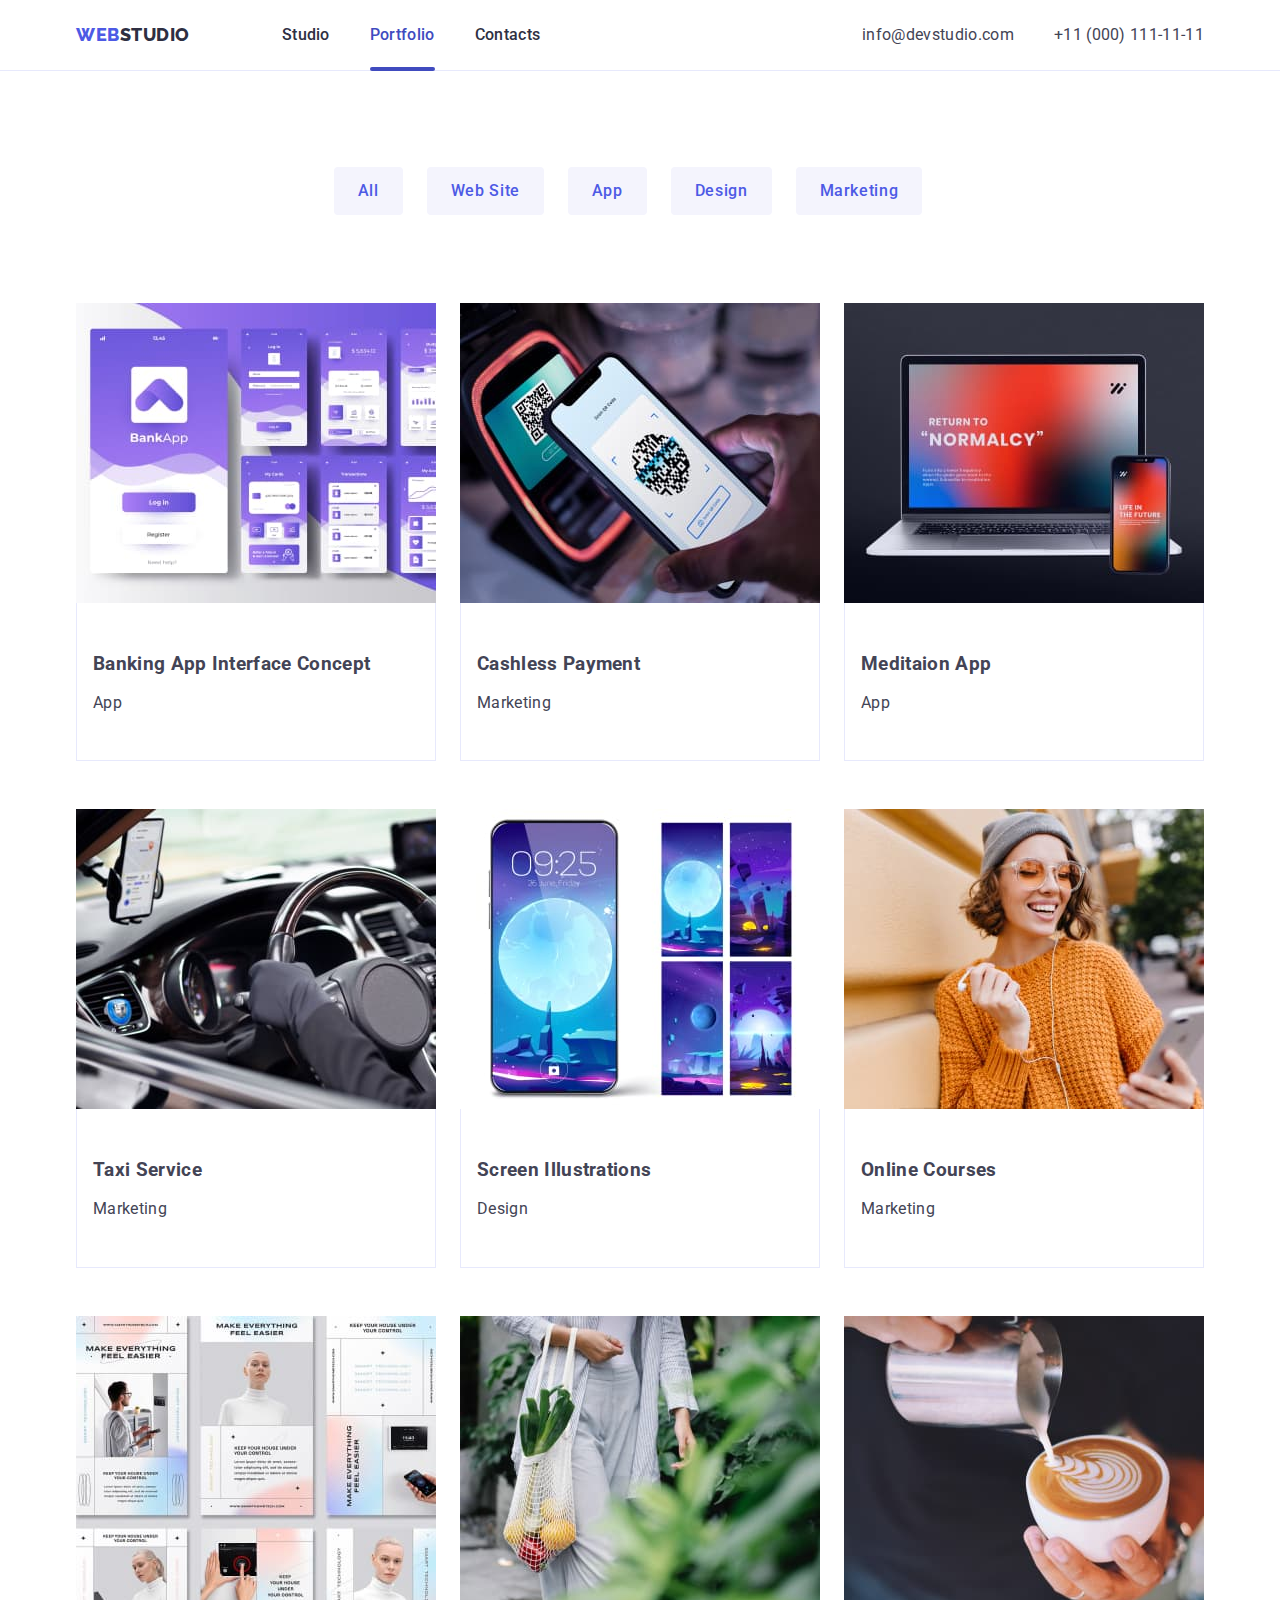
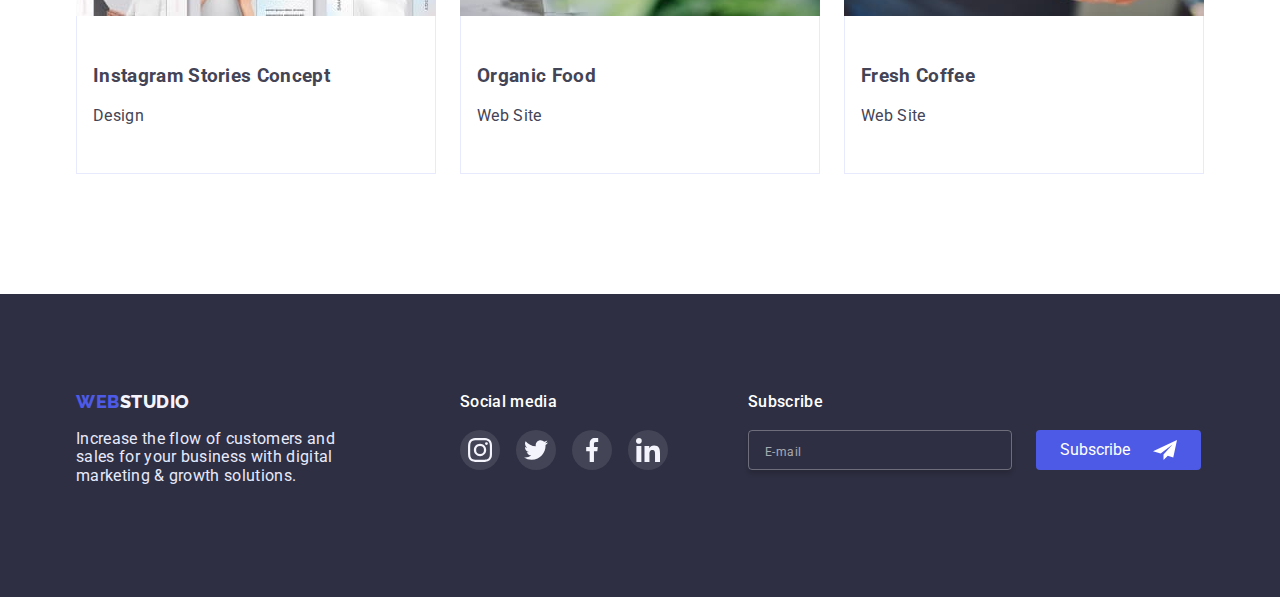
==== commit 2f1f0dc7: "update index html portfolio html css" ====
--- a/portfolio.html
+++ b/portfolio.html
@@ -38,8 +38,8 @@
             <div class="unstable-menu">
                 <nav class="head-nav">
                     <ul class="site-nav list">
-                        <li class="item"><a href="./studio.html" class="link current">Studio</a></li>
-                        <li class="item"><a href="./portfolio.html" class="link">Portfolio</a></li>
+                        <li class="item"><a href="./studio.html" class="link">Studio</a></li>
+                        <li class="item"><a href="./portfolio.html" class="link current">Portfolio</a></li>
                         <li class="item"><a href="./contacts.html" class="link">Contacts</a></li>
                     </ul>
                 </nav>
--- a/css/styles.css
+++ b/css/styles.css
@@ -68,9 +68,9 @@
     border-bottom: 1px solid #E7E9FC;
 }
 
-/* img {
+.img {
     display: block;
-} */
+}
 
 
 /* logotype */
@@ -1029,24 +1029,6 @@
 }
 
 
-
-/* .row-list .element:nth-child(3n) {
-    margin-right: 0;
-} */
-
-/* .row-list .element:nth-last-child(-n + 3) {} */
-
-
-/* .row-list .element .img {
-    display: block;
-    max-width: 100%;
-} */
-
-
-/* .btn-list .element+.element {
-    margin-left: 24px;
-} */
-
 /* Row */
 
 .row-list .frame {
@@ -1054,23 +1036,12 @@
     margin: 0;
     border: 1px solid var(--primary-logo-color);
     border-top: none;
-
-    /* display: block;
-    max-width: 100%;
-    height: auto; */
       
 }
 
 .row-list .title {
     text-align: start;
-    /* font-family: 'Roboto';
-    font-style: normal;
-    margin: 0;
-    margin-bottom: 8px;
-    color: var(--title-text-color);
-    font-weight: 500;
-    font-size: 20px;
-    line-height: 1.2; */
+   
 }
 
 .portfolio-cover-inner {
@@ -1083,7 +1054,6 @@
     width: 360px;
     height: 300px;
     padding: 40px 32px 164px;
-    /* padding: 40px 32px; */
     background-color: var(--accent-color);
     color: var(--primary-cloud-color);
     height: 100%;
@@ -1095,18 +1065,8 @@
     display: block;
     color: var(--primary-text-color);
     text-decoration-line: none;
-    /* text-decoration: none; */
-}
-
-/* .element .portfolio-soc-link:hover,
-.element .portfolio-soc-link:focus {
-    box-shadow: 0px 1px 6px rgba(46, 47, 66, 0.08), 0px 1px 1px rgba(46, 47, 66, 0.16), 0px 2px 1px rgba(46, 47, 66, 0.08);
-} */
-
-/* .element .portfolio-soc-link:hover .portfolio-cover-inner,
-.element .portfolio-soc-link:focus .portfolio-cover-inner {
-    transform: translateY(0);
-} */
+    
+}
 
 .portfolio-soc-link:is(:hover, :focus) {
     box-shadow: 0px 1px 6px rgba(46, 47, 66, 0.08),
@@ -1135,26 +1095,3 @@
     overflow: hidden;
 }
 
-
-
-/* .row-list {
-    display: flex;
-    flex-wrap: wrap;
-    gap: 48px 24px;
-} */
-
-/* .row-list .flex {
-    display: flex;
-    flex-wrap: wrap;
-} */
-
-/* .row-list .text {
-    font-family: 'Roboto';
-    font-style: normal;
-    margin: 0;
-    color: var(--primary-text-color);
-    font-weight: 400;
-    font-size: 16px;
-    line-height: 1.5;
-} */
- 
--- a/css/mobile.css
+++ b/css/mobile.css
@@ -20,6 +20,8 @@
         max-width: 468px;
         
     }
+
+    
 }
 
 
--- a/css/tablet.css
+++ b/css/tablet.css
@@ -42,10 +42,6 @@
     transition: transform 250ms cubic-bezier(0.4, 0, 0.2, 1);
 }
 
-/* .site-nav .link:hover::after,
-.site-nav .link:focus::after {
-    transform: scale(1, 1);
-} */
 
 .site-nav .link.current::after {
     content: '';
